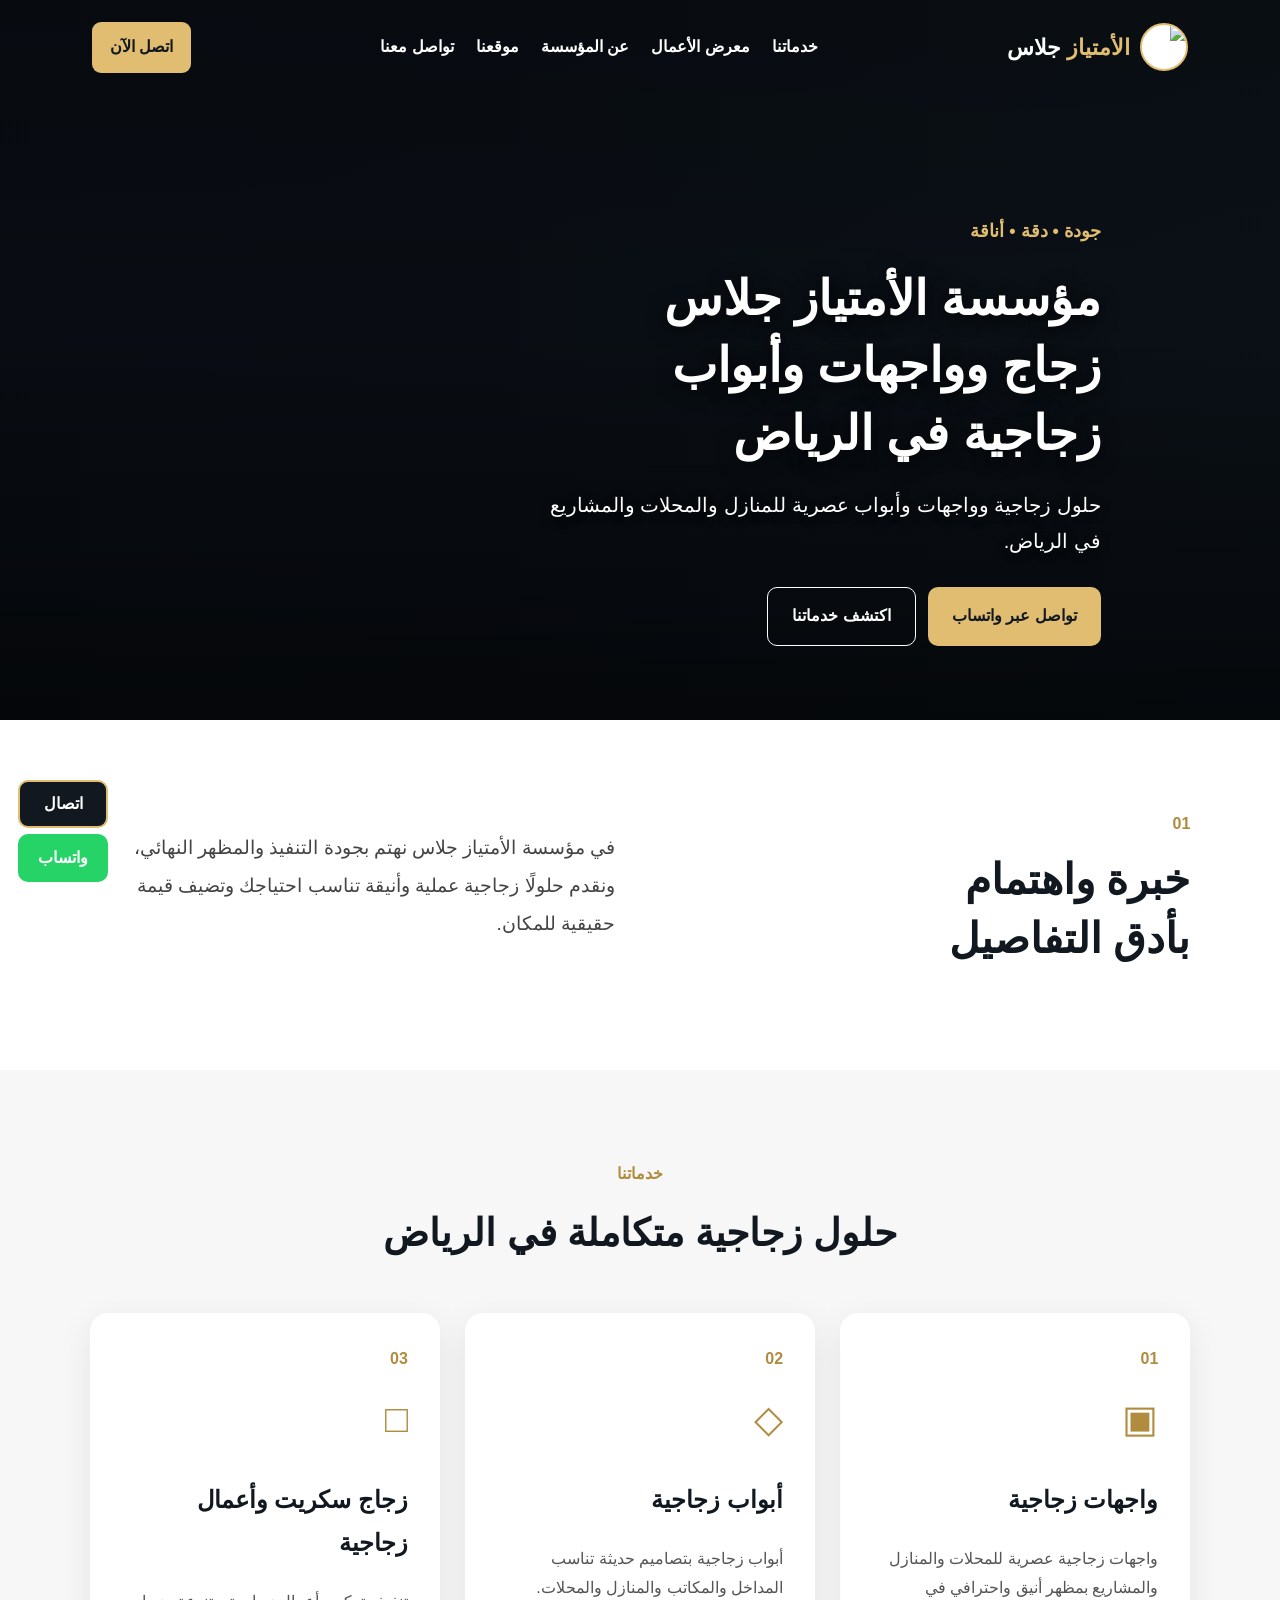
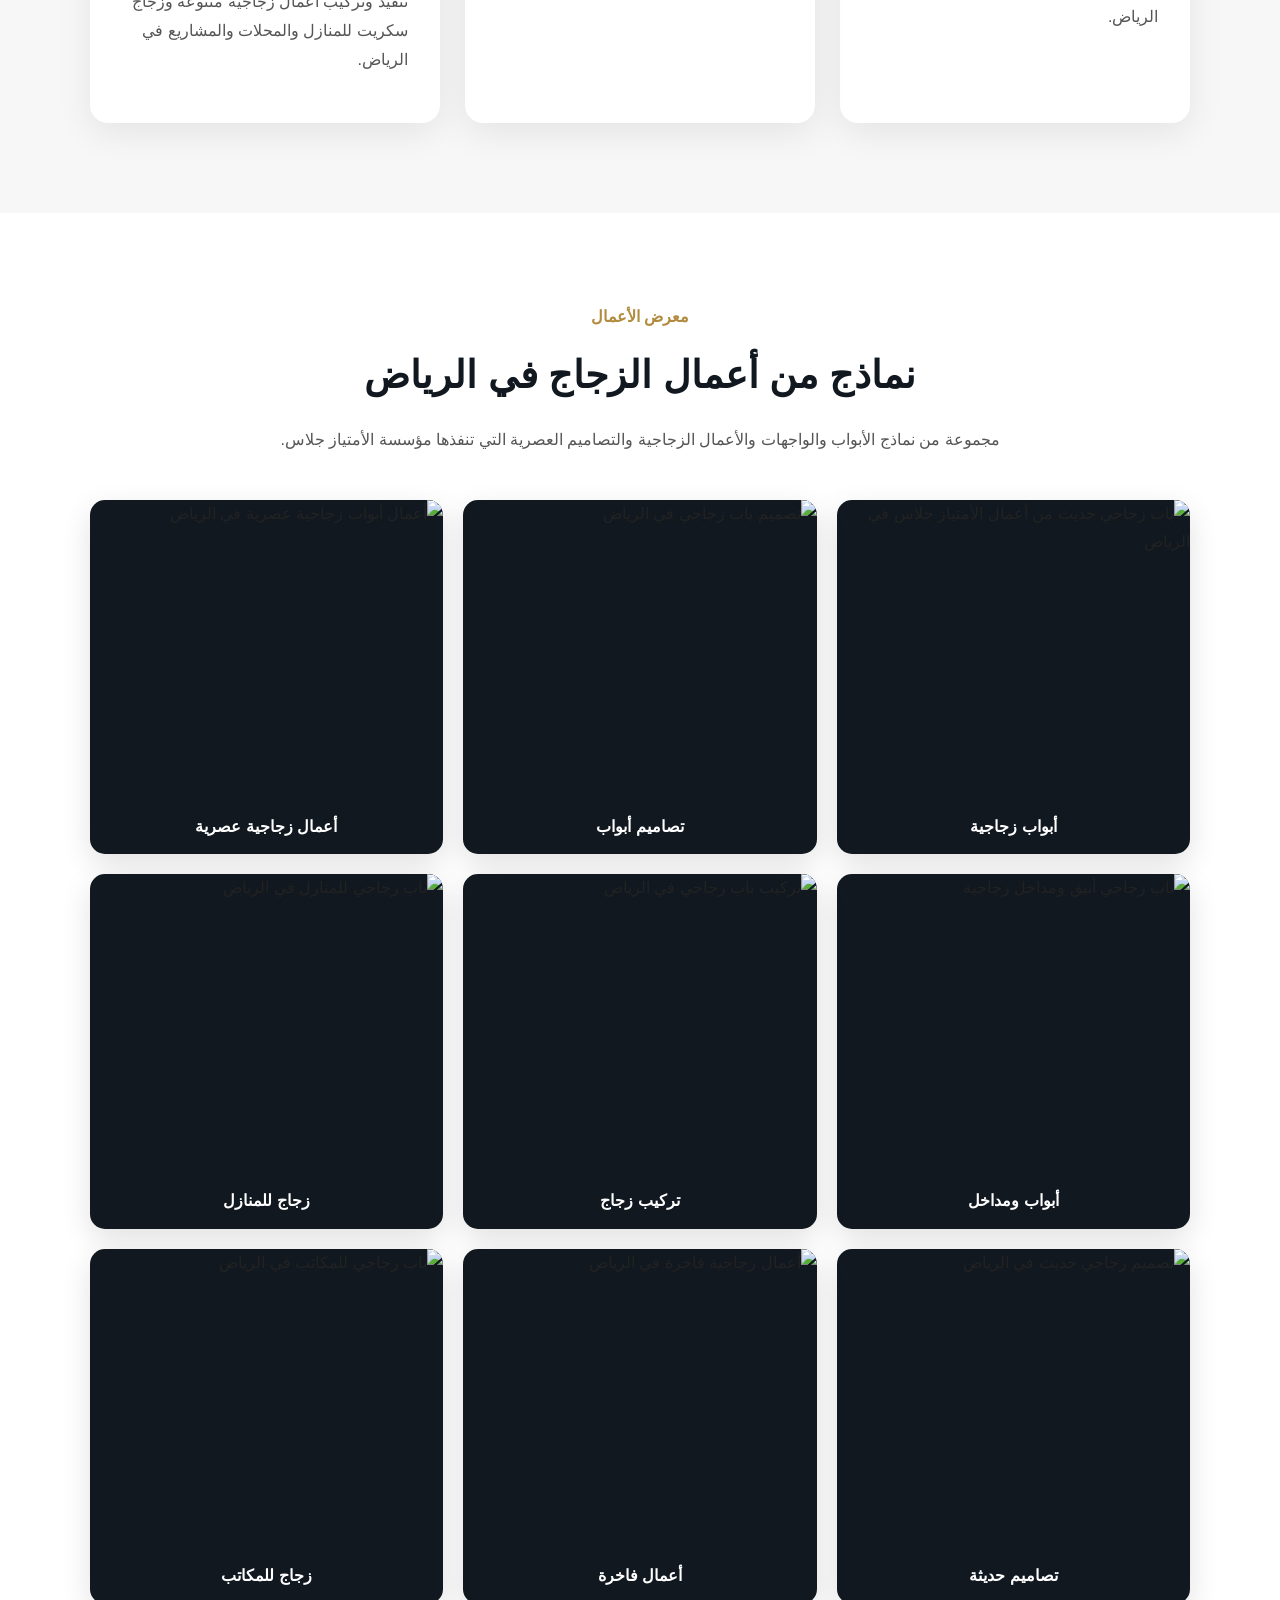
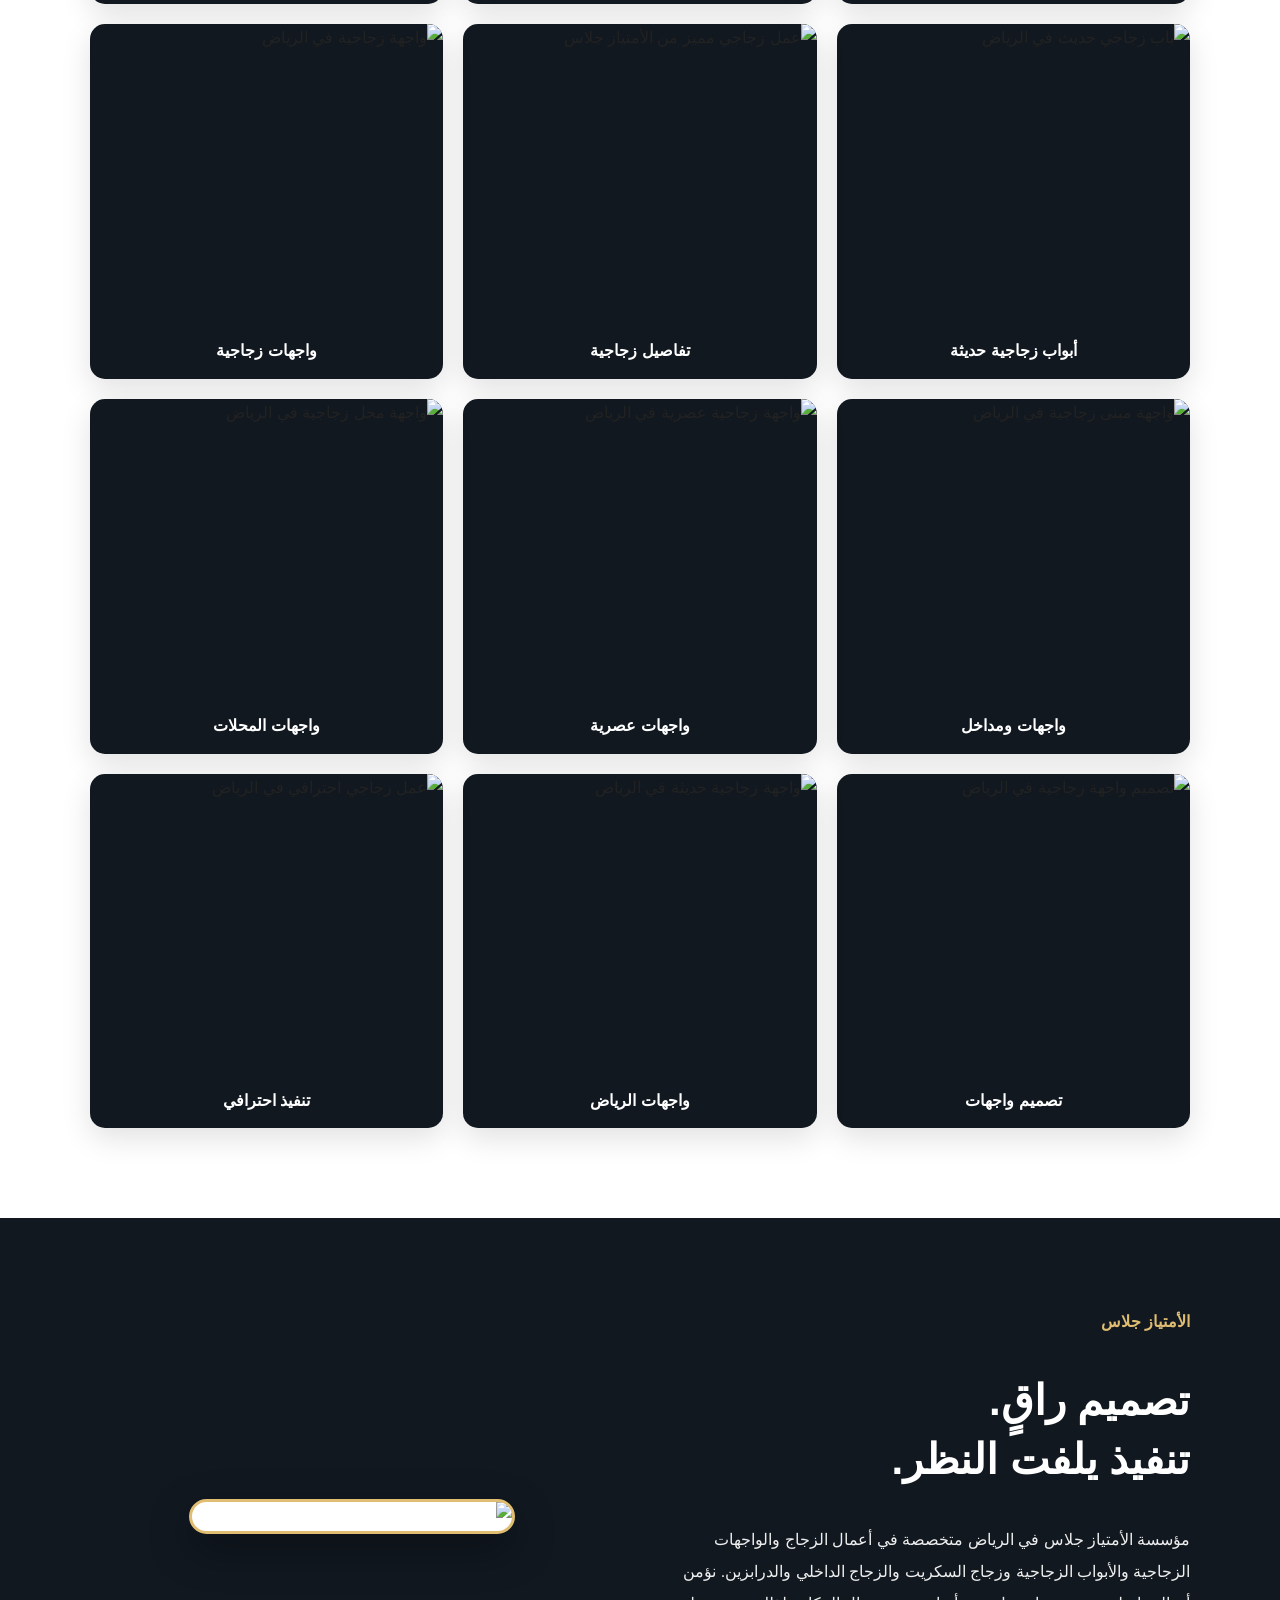
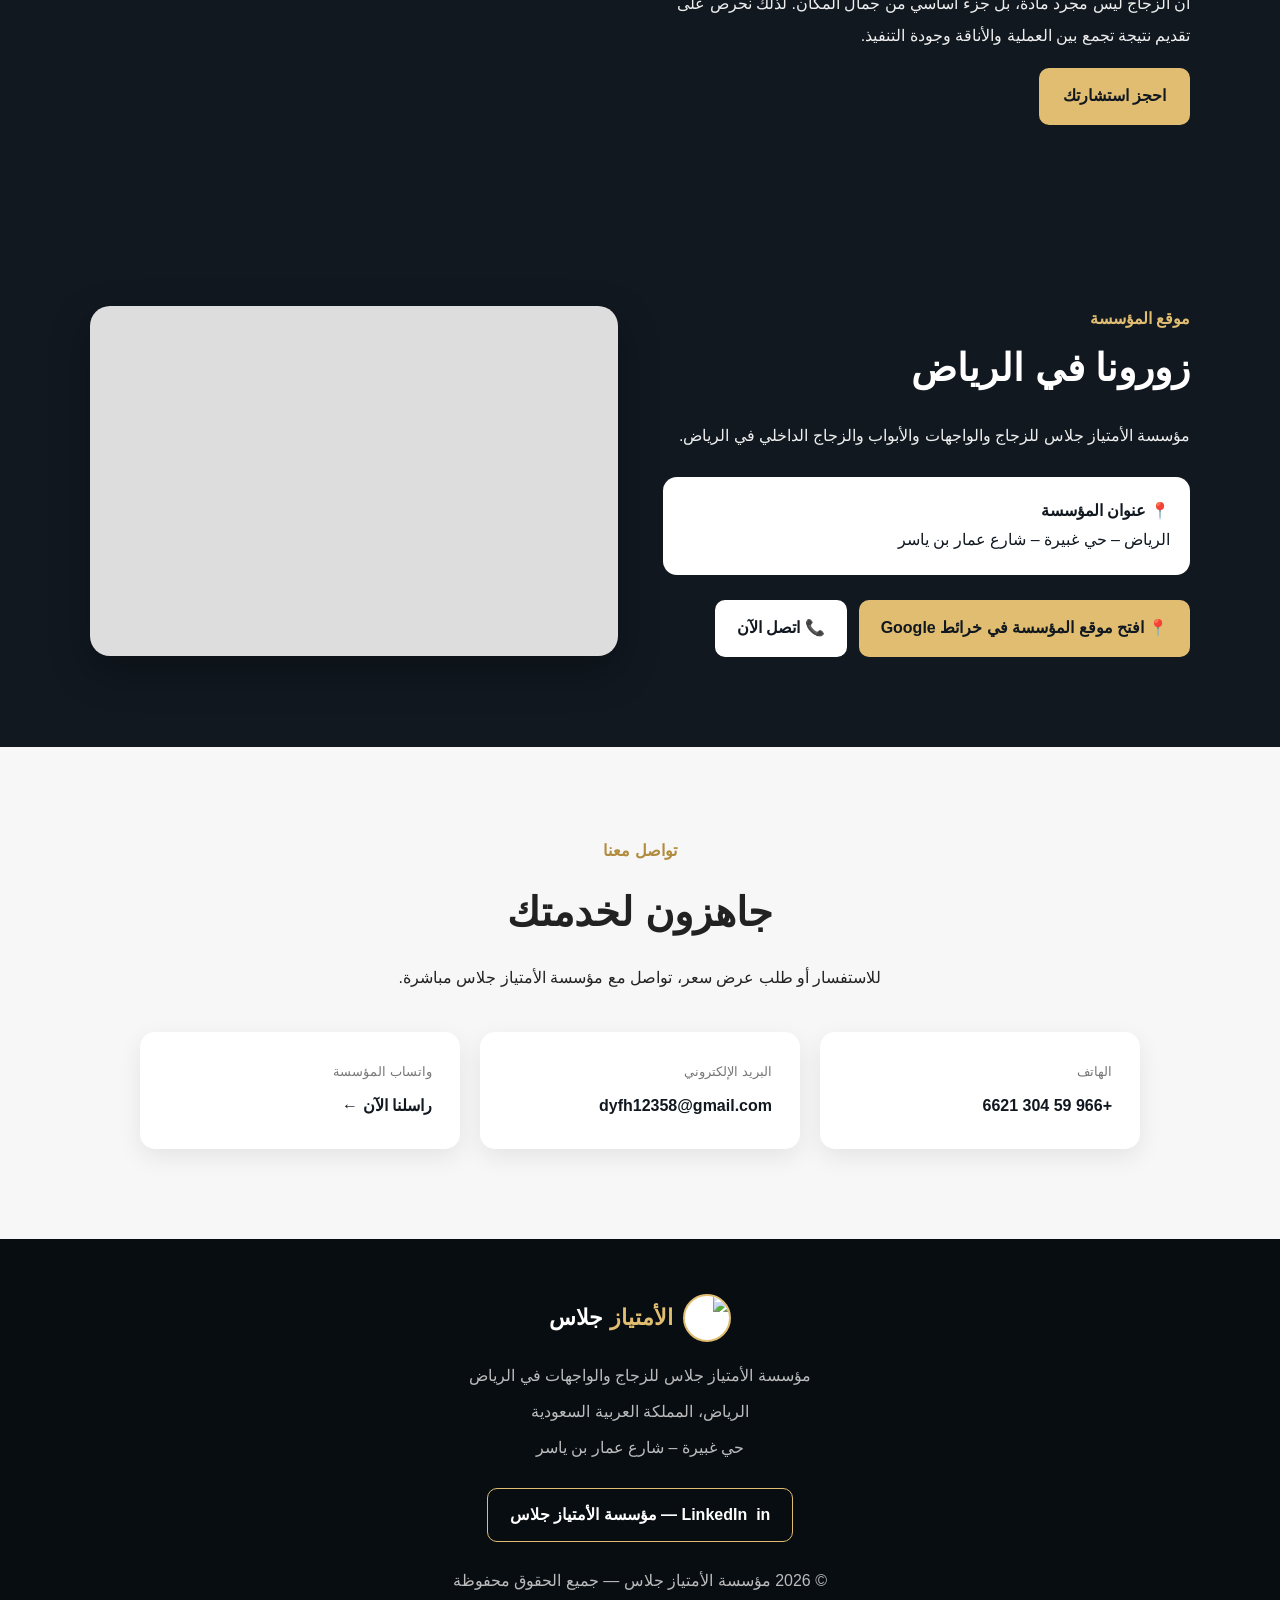
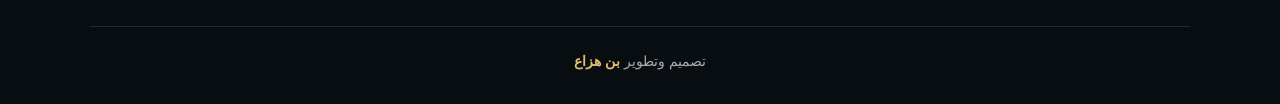
==== index.html @ 83a076b9 "Add files via upload" ====
<!doctype html>
<html lang="ar" dir="rtl">

<head>

  <meta charset="utf-8">

  <meta name="google-site-verification" content="RiuO-7huQ2S9qW8CXRvJtzzE5ATKhqLnYecbg2aP9bE" />

  <meta
    name="viewport"
    content="width=device-width, initial-scale=1"
  >

  <title>
    مؤسسة الأمتياز جلاس | زجاج بالرياض وواجهات وأبواب زجاجية
  </title>

  <meta
    name="description"
    content="مؤسسة الأمتياز جلاس في الرياض لأعمال الزجاج والواجهات الزجاجية والأبواب الزجاجية وزجاج السكريت والزجاج الداخلي والدرابزين. تنفيذ وتركيب بجودة عالية للمنازل والمحلات والمشاريع."
  >

  <meta
    name="keywords"
    content="الأمتياز جلاس, مؤسسة الأمتياز جلاس, زجاج بالرياض, زجاج في الرياض, زجاج سكريت بالرياض, واجهات زجاج بالرياض, أبواب زجاج بالرياض, تركيب زجاج بالرياض, أعمال زجاج بالرياض, زجاج داخلي بالرياض, درابزين زجاج, واجهات محلات زجاج"
  >

  <meta
    name="robots"
    content="index, follow"
  >

  <meta
    name="author"
    content="مؤسسة الأمتياز جلاس"
  >

  <link
    rel="canonical"
    href="https://glowing-jalebi-99d038.netlify.app/"
  >

  <!-- Favicon -->

  <link
    rel="icon"
    type="image/jpeg"
    href="/images/logo.jpg"
  >

  <link
    rel="shortcut icon"
    type="image/jpeg"
    href="/images/logo.jpg"
  >

  <link
    rel="apple-touch-icon"
    href="/images/logo.jpg"
  >

  <!-- Open Graph -->

  <meta
    property="og:type"
    content="website"
  >

  <meta
    property="og:title"
    content="مؤسسة الأمتياز جلاس | زجاج بالرياض"
  >

  <meta
    property="og:description"
    content="أعمال الزجاج والواجهات والأبواب الزجاجية وزجاج السكريت والزجاج الداخلي والدرابزين في الرياض."
  >

  <meta
    property="og:url"
    content="https://glowing-jalebi-99d038.netlify.app/"
  >

  <meta
    property="og:locale"
    content="ar_SA"
  >

  <meta
    property="og:image"
    content="https://glowing-jalebi-99d038.netlify.app/images/logo.jpg"
  >

  <!-- Twitter -->

  <meta
    name="twitter:card"
    content="summary_large_image"
  >

  <meta
    name="twitter:title"
    content="مؤسسة الأمتياز جلاس | زجاج بالرياض"
  >

  <meta
    name="twitter:description"
    content="أعمال الزجاج والواجهات والأبواب الزجاجية في الرياض."
  >

  <meta
    name="twitter:image"
    content="https://glowing-jalebi-99d038.netlify.app/images/logo.jpg"
  >

  <!-- بيانات الموقع -->

  <script type="application/ld+json">
  {
    "@context": "https://schema.org",
    "@type": "WebSite",
    "name": "مؤسسة الأمتياز جلاس",
    "alternateName": "الأمتياز جلاس",
    "url": "https://glowing-jalebi-99d038.netlify.app/"
  }
  </script>

  <!-- بيانات المؤسسة -->

  <script type="application/ld+json">
  {
    "@context": "https://schema.org",
    "@type": "LocalBusiness",
    "name": "مؤسسة الأمتياز جلاس",
    "alternateName": "الأمتياز جلاس",
    "description": "مؤسسة متخصصة في أعمال الزجاج والواجهات الزجاجية والأبواب الزجاجية وزجاج السكريت والزجاج الداخلي والدرابزين في الرياض.",
    "telephone": "+966593046621",
    "email": "dyfh12358@gmail.com",
    "url": "https://glowing-jalebi-99d038.netlify.app/",
    "image": "https://glowing-jalebi-99d038.netlify.app/images/logo.jpg",
    "logo": "https://glowing-jalebi-99d038.netlify.app/images/logo.jpg",
    "hasMap": "https://maps.app.goo.gl/gzfeAuD2ymRsYPsP8",
    "priceRange": "$$",
    "address": {
      "@type": "PostalAddress",
      "streetAddress": "شارع عمار بن ياسر، حي غبيرة",
      "addressLocality": "الرياض",
      "addressCountry": "SA"
    },
    "areaServed": {
      "@type": "City",
      "name": "الرياض"
    },
    "serviceType": [
      "زجاج بالرياض",
      "زجاج في الرياض",
      "واجهات زجاج بالرياض",
      "واجهات زجاجية",
      "أبواب زجاج بالرياض",
      "أبواب زجاجية",
      "زجاج سكريت بالرياض",
      "تركيب زجاج بالرياض",
      "أعمال الزجاج بالرياض",
      "زجاج داخلي بالرياض",
      "درابزين زجاج",
      "واجهات محلات زجاج"
    ]
  }
  </script>

  <style>

    * {
      box-sizing: border-box;
    }

    html {
      scroll-behavior: smooth;
    }

    body {
      margin: 0;
      font-family: Arial, Tahoma, sans-serif;
      background: #0b1117;
      color: #222;
      line-height: 1.8;
    }

    img {
      max-width: 100%;
    }

    a {
      color: inherit;
    }

    /* =========================
       NAV
    ========================== */

    nav {
      position: relative;
      z-index: 10;

      width: 100%;
      max-width: 1250px;
      margin: auto;

      padding: 22px 6%;

      display: flex;
      align-items: center;
      justify-content: space-between;
      gap: 20px;
    }

    .brand {
      display: flex;
      align-items: center;
      gap: 10px;

      color: #fff;
      font-size: 22px;
      font-weight: 700;
      white-space: nowrap;
    }

    .brand strong {
      color: #e0bd70;
    }

    .brandLogo {
      width: 48px;
      height: 48px;
      object-fit: cover;
      border-radius: 50%;
      border: 2px solid #e0bd70;
      background: #fff;
    }

    .navlinks {
      display: flex;
      align-items: center;
      gap: 22px;
    }

    .navlinks a {
      color: #fff;
      text-decoration: none;
      font-weight: 600;
      transition: .3s;
    }

    .navlinks a:hover {
      color: #e0bd70;
    }

    .smallbtn {
      padding: 11px 18px;
      border-radius: 9px;
      background: #e0bd70;
      color: #111820;
      text-decoration: none;
      font-weight: 700;
      white-space: nowrap;
    }

    /* =========================
       HERO
    ========================== */

    .hero {
      position: relative;
      overflow: hidden;
      min-height: 720px;

      background:
        linear-gradient(
          90deg,
          rgba(8,12,18,.94) 0%,
          rgba(8,12,18,.78) 38%,
          rgba(8,12,18,.35) 72%,
          rgba(8,12,18,.15) 100%
        ),
        url("images/facade.webp")
        center center / cover no-repeat;
    }

    .hero::after {
      content: "";
      position: absolute;
      inset: 0;

      background:
        linear-gradient(
          180deg,
          rgba(0,0,0,.15),
          transparent 45%,
          rgba(0,0,0,.5)
        );

      z-index: 1;
      pointer-events: none;
    }

    .heroText {
      position: relative;
      z-index: 3;

      max-width: 750px;
      margin: 120px auto 0;
      padding: 0 7%;
      margin-right: 7%;
    }

    .heroText .tag {
      color: #e0bd70;
      font-weight: 700;
      font-size: 18px;
    }

    .heroText h1 {
      color: #fff;
      font-size: 48px;
      line-height: 1.4;
      margin: 18px 0;
      text-shadow: 0 3px 18px rgba(0,0,0,.7);
    }

    .heroText h1 strong {
      color: #fff;
    }

    .heroText p {
      color: #fff;
      font-size: 20px;
      text-shadow: 0 2px 10px rgba(0,0,0,.7);
    }

    .actions {
      display: flex;
      flex-wrap: wrap;
      gap: 12px;
      margin-top: 28px;
    }

    .btn,
    .outline {
      display: inline-flex;
      align-items: center;
      justify-content: center;

      padding: 14px 24px;
      border-radius: 10px;

      text-decoration: none;
      font-weight: 700;
      transition: .3s;
    }

    .btn {
      background: #e0bd70;
      color: #111820;
    }

    .outline {
      border: 1px solid #fff;
      color: #fff;
    }

    .btn:hover,
    .outline:hover {
      transform: translateY(-2px);
    }

    /* =========================
       INTRO
    ========================== */

    .intro {
      padding: 90px 7%;

      display: grid;
      grid-template-columns: 1fr 1fr;
      gap: 50px;

      background: #fff;
      color: #111820;
    }

    .num {
      color: #b18b3e;
      font-weight: 700;
    }

    .intro h2 {
      font-size: 42px;
      line-height: 1.4;
      margin: 12px 0;
    }

    .intro p {
      font-size: 19px;
      line-height: 2;
      color: #444;
    }

    /* =========================
       GENERAL SECTIONS
    ========================== */

    .section {
      padding: 90px 7%;
      background: #f7f7f7;
    }

    .heading {
      max-width: 850px;
      margin: 0 auto 45px;
      text-align: center;
    }

    .heading > span {
      color: #b18b3e;
      font-weight: 700;
    }

    .heading h2 {
      margin: 10px 0;
      font-size: 38px;
      color: #111820;
    }

    .heading p {
      color: #555;
    }

    /* =========================
       SERVICES
    ========================== */

    .grid {
      max-width: 1200px;
      margin: auto;

      display: grid;
      grid-template-columns: repeat(3, 1fr);
      gap: 25px;
    }

    .grid article {
      background: #fff;
      padding: 32px;
      border-radius: 18px;

      box-shadow: 0 10px 35px rgba(0,0,0,.08);

      transition: .3s;
    }

    .grid article:hover {
      transform: translateY(-5px);
    }

    .grid article b {
      color: #b18b3e;
    }

    .ico {
      font-size: 38px;
      margin: 12px 0;
      color: #b18b3e;
    }

    .grid h3 {
      font-size: 24px;
      color: #111820;
    }

    .grid p {
      color: #555;
    }

    /* =========================
       GALLERY
    ========================== */

    .gallery {
      background: #fff;
    }

    .galleryGrid {
      max-width: 1250px;
      margin: auto;

      display: grid;
      grid-template-columns: repeat(3, 1fr);
      gap: 20px;
    }

    .galleryGrid figure {
      margin: 0;
      overflow: hidden;
      border-radius: 15px;
      background: #111820;
      box-shadow: 0 10px 30px rgba(0,0,0,.12);
    }

    .galleryGrid img {
      width: 100%;
      height: 300px;
      object-fit: cover;
      display: block;
      transition: transform .5s ease;
    }

    .galleryGrid figure:hover img {
      transform: scale(1.04);
    }

    .galleryGrid figcaption {
      padding: 13px;
      text-align: center;
      color: #fff;
      font-weight: 700;
    }

    /* =========================
       ABOUT
    ========================== */

    .showcase {
      padding: 90px 7%;

      display: grid;
      grid-template-columns: 1fr 1fr;
      gap: 50px;
      align-items: center;

      background: #111820;
      color: #fff;
    }

    .showText > span {
      color: #e0bd70;
      font-weight: 700;
    }

    .showText h2 {
      font-size: 42px;
      line-height: 1.4;
      color: #fff;
    }

    .showText p {
      color: #eee;
      line-height: 2;
    }

    .visual {
      display: flex;
      justify-content: center;
    }

    .logoShowcase {
      padding: 35px;
    }

    .logoShowcase img {
      width: 230px;
      height: 230px;
      object-fit: cover;

      border-radius: 20px;
      background: #fff;
      border: 3px solid #e0bd70;

      box-shadow: 0 15px 40px rgba(0,0,0,.35);
    }

    /* =========================
       LOCATION
    ========================== */

    .location {
      padding: 90px 7%;
      background: #111820;
      color: #fff;
    }

    .locationWrap {
      max-width: 1200px;
      margin: auto;

      display: grid;
      grid-template-columns: 1fr 1fr;
      gap: 45px;
      align-items: center;
    }

    .locationText > span {
      color: #e0bd70;
      font-weight: 700;
    }

    .locationText h2 {
      margin: 0 0 18px;
      color: #fff;
      font-size: 38px;
    }

    .locationText p {
      color: #eee;
      line-height: 2;
    }

    .locationAddress {
      margin: 25px 0;
      padding: 20px;

      border-radius: 14px;
      background: #fff;
      color: #111820;
    }

    .locationButtons {
      display: flex;
      flex-wrap: wrap;
      gap: 12px;
    }

    .locationButtons a {
      display: inline-flex;
      align-items: center;
      justify-content: center;

      padding: 14px 22px;
      border-radius: 10px;

      text-decoration: none;
      font-weight: 700;
      transition: .3s;
    }

    .mapButton {
      background: #e0bd70;
      color: #111820;
    }

    .callButton {
      background: #fff;
      color: #111820;
    }

    .locationButtons a:hover {
      transform: translateY(-2px);
    }

    .mapBox {
      min-height: 350px;
      border-radius: 20px;
      overflow: hidden;
      background: #ddd;
      box-shadow: 0 15px 40px rgba(0,0,0,.30);
    }

    .mapBox iframe {
      width: 100%;
      height: 350px;
      border: 0;
      display: block;
    }

    /* =========================
       CONTACT
    ========================== */

    .contact {
      padding: 90px 7%;
      background: #f7f7f7;
    }

    .contact > div:first-child {
      max-width: 800px;
      margin: auto;
      text-align: center;
    }

    .contact > div:first-child span {
      color: #b18b3e;
      font-weight: 700;
    }

    .contact h2 {
      font-size: 40px;
      margin: 10px 0;
    }

    .contactCards {
      max-width: 1000px;
      margin: 40px auto 0;

      display: grid;
      grid-template-columns: repeat(3, 1fr);
      gap: 20px;
    }

    .contactCards a {
      padding: 28px;
      background: #fff;
      border-radius: 15px;

      text-decoration: none;
      box-shadow: 0 8px 25px rgba(0,0,0,.08);

      transition: .3s;
    }

    .contactCards a:hover {
      transform: translateY(-4px);
    }

    .contactCards small {
      display: block;
      color: #777;
      margin-bottom: 8px;
    }

    .contactCards strong {
      color: #111820;
    }

    /* =========================
       FOOTER
    ========================== */

    footer {
      padding: 55px 7% 30px;
      background: #080d12;
      color: #fff;
      text-align: center;
    }

    footer .brand {
      justify-content: center;
      margin-bottom: 20px;
    }

    footer p {
      margin: 7px 0;
      color: #bbb;
    }

    .footerSocial {
      margin: 25px auto;
    }

    .linkedinLink {
      display: inline-flex;
      align-items: center;
      justify-content: center;
      gap: 9px;

      padding: 12px 22px;

      border: 1px solid #e0bd70;
      border-radius: 10px;

      color: #fff;
      text-decoration: none;

      font-weight: 700;
      transition: .3s;
    }

    .linkedinLink:hover {
      background: #e0bd70;
      color: #111820;
      transform: translateY(-2px);
    }

    .developer {
      margin-top: 30px;
      padding-top: 22px;

      border-top: 1px solid rgba(255,255,255,.12);

      color: #aaa;
      font-size: 14px;
    }

    .developer a {
      color: #e0bd70;
      font-weight: 700;
      text-decoration: none;
    }

    .developer a:hover {
      text-decoration: underline;
    }

    /* =========================
       FIXED BUTTONS
    ========================== */

    .callFixed,
    .whatsapp {
      position: fixed;
      left: 18px;
      z-index: 10000;

      width: 90px;
      height: 48px;

      display: flex;
      align-items: center;
      justify-content: center;

      border-radius: 10px;

      font-weight: 700;
      text-decoration: none;
    }

    .callFixed {
      bottom: 72px;

      background: #111820;
      color: #fff;

      border: 2px solid #e0bd70;
    }

    .whatsapp {
      bottom: 18px;

      background: #25D366;
      color: #fff;
    }

    /* =========================
       MOBILE
    ========================== */

    @media (max-width: 900px) {

      nav {
        flex-wrap: wrap;
        justify-content: center;
      }

      .navlinks {
        order: 3;
        width: 100%;
        justify-content: center;
        flex-wrap: wrap;
      }

      .heroText {
        margin: 80px auto 0;
        padding: 0 7%;
      }

      .intro,
      .showcase,
      .locationWrap {
        grid-template-columns: 1fr;
      }

      .grid {
        grid-template-columns: 1fr;
      }

      .galleryGrid {
        grid-template-columns: repeat(2, 1fr);
      }

      .contactCards {
        grid-template-columns: 1fr;
      }
    }

    @media (max-width: 600px) {

      .hero {
        min-height: 680px;
        background-position: center;
      }

      .heroText {
        margin-top: 60px;
      }

      .heroText h1 {
        font-size: 35px;
      }

      .heroText p {
        font-size: 17px;
      }

      .intro h2,
      .showText h2 {
        font-size: 32px;
      }

      .heading h2 {
        font-size: 30px;
      }

      .galleryGrid {
        grid-template-columns: 1fr;
      }

      .galleryGrid img {
        height: 260px;
      }

      .location {
        padding: 65px 5%;
      }

      .locationText h2 {
        font-size: 30px;
      }

      .locationButtons {
        flex-direction: column;
      }

      .locationButtons a {
        width: 100%;
      }

      .brandLogo {
        width: 42px;
        height: 42px;
      }

      .logoShowcase img {
        width: 180px;
        height: 180px;
      }

      .callFixed {
        left: 12px;
        bottom: 68px;
        width: 82px;
        height: 45px;
      }

      .whatsapp {
        left: 12px;
        bottom: 12px;
        width: 82px;
        height: 45px;
      }

    }

  </style>

</head>


<body>


  <!-- =========================
       HERO
  ========================== -->

  <header class="hero" id="home">

    <nav>

      <div class="brand">

        <img
          class="brandLogo"
          src="/images/logo.jpg"
          alt="شعار مؤسسة الأمتياز جلاس"
        >

        <span>
          <strong>الأمتياز</strong>
          جلاس
        </span>

      </div>


      <div class="navlinks">

        <a href="#services">
          خدماتنا
        </a>

        <a href="#gallery">
          معرض الأعمال
        </a>

        <a href="#about">
          عن المؤسسة
        </a>

        <a href="#location">
          موقعنا
        </a>

        <a href="#contact">
          تواصل معنا
        </a>

      </div>


      <a
        class="smallbtn"
        href="tel:+966593046621"
        aria-label="الاتصال بمؤسسة الأمتياز جلاس"
      >
        اتصل الآن
      </a>

    </nav>


    <div class="heroText">

      <div class="tag">
        جودة • دقة • أناقة
      </div>

      <h1>

        مؤسسة الأمتياز جلاس

        <br>

        <strong>
          زجاج وواجهات وأبواب زجاجية في الرياض
        </strong>

      </h1>

      <p>
        حلول زجاجية وواجهات وأبواب عصرية
        للمنازل والمحلات والمشاريع في الرياض.
      </p>


      <div class="actions">

        <a
          class="btn"
          href="https://wa.me/966593046621"
          target="_blank"
          rel="noopener"
          aria-label="التواصل مع مؤسسة الأمتياز جلاس عبر واتساب"
        >
          تواصل عبر واتساب
        </a>

        <a
          class="outline"
          href="#services"
          aria-label="التعرف على خدمات مؤسسة الأمتياز جلاس"
        >
          اكتشف خدماتنا
        </a>

      </div>

    </div>

  </header>


  <!-- =========================
       INTRO
  ========================== -->

  <section class="intro">

    <div>

      <span class="num">
        01
      </span>

      <h2>
        خبرة واهتمام
        <br>
        بأدق التفاصيل
      </h2>

    </div>

    <p>
      في مؤسسة الأمتياز جلاس نهتم بجودة التنفيذ
      والمظهر النهائي، ونقدم حلولًا زجاجية عملية
      وأنيقة تناسب احتياجك وتضيف قيمة حقيقية للمكان.
    </p>

  </section>


  <!-- =========================
       SERVICES
  ========================== -->

  <section
    class="section"
    id="services"
  >

    <div class="heading">

      <span>
        خدماتنا
      </span>

      <h2>
        حلول زجاجية متكاملة في الرياض
      </h2>

    </div>


    <div class="grid">


      <article>

        <b>
          01
        </b>

        <div class="ico">
          ▣
        </div>

        <h3>
          واجهات زجاجية
        </h3>

        <p>
          واجهات زجاجية عصرية للمحلات والمنازل
          والمشاريع بمظهر أنيق واحترافي في الرياض.
        </p>

      </article>


      <article>

        <b>
          02
        </b>

        <div class="ico">
          ◇
        </div>

        <h3>
          أبواب زجاجية
        </h3>

        <p>
          أبواب زجاجية بتصاميم حديثة تناسب
          المداخل والمكاتب والمنازل والمحلات.
        </p>

      </article>


      <article>

        <b>
          03
        </b>

        <div class="ico">
          □
        </div>

        <h3>
          زجاج سكريت وأعمال زجاجية
        </h3>

        <p>
          تنفيذ وتركيب أعمال زجاجية متنوعة
          وزجاج سكريت للمنازل والمحلات والمشاريع
          في الرياض.
        </p>

      </article>


    </div>

  </section>


  <!-- =========================
       GALLERY
  ========================== -->

  <section
    class="gallery section"
    id="gallery"
  >

    <div class="heading">

      <span>
        معرض الأعمال
      </span>

      <h2>
        نماذج من أعمال الزجاج في الرياض
      </h2>

      <p>
        مجموعة من نماذج الأبواب والواجهات والأعمال
        الزجاجية والتصاميم العصرية التي تنفذها
        مؤسسة الأمتياز جلاس.
      </p>

    </div>


    <div class="galleryGrid">


      <figure>
        <img
          src="images/door1.jpg"
          alt="باب زجاجي حديث من أعمال الأمتياز جلاس في الرياض"
          loading="lazy"
        >
        <figcaption>
          أبواب زجاجية
        </figcaption>
      </figure>


      <figure>
        <img
          src="images/door2.jpg"
          alt="تصميم باب زجاجي في الرياض"
          loading="lazy"
        >
        <figcaption>
          تصاميم أبواب
        </figcaption>
      </figure>


      <figure>
        <img
          src="images/door3.webp"
          alt="أعمال أبواب زجاجية عصرية في الرياض"
          loading="lazy"
        >
        <figcaption>
          أعمال زجاجية عصرية
        </figcaption>
      </figure>


      <figure>
        <img
          src="images/door4.webp"
          alt="باب زجاجي أنيق ومداخل زجاجية"
          loading="lazy"
        >
        <figcaption>
          أبواب ومداخل
        </figcaption>
      </figure>


      <figure>
        <img
          src="images/door5.webp"
          alt="تركيب باب زجاجي في الرياض"
          loading="lazy"
        >
        <figcaption>
          تركيب زجاج
        </figcaption>
      </figure>


      <figure>
        <img
          src="images/door6.webp"
          alt="باب زجاجي للمنازل في الرياض"
          loading="lazy"
        >
        <figcaption>
          زجاج للمنازل
        </figcaption>
      </figure>


      <figure>
        <img
          src="images/door7.jpg"
          alt="تصميم زجاجي حديث في الرياض"
          loading="lazy"
        >
        <figcaption>
          تصاميم حديثة
        </figcaption>
      </figure>


      <figure>
        <img
          src="images/door8.jpg"
          alt="أعمال زجاجية فاخرة في الرياض"
          loading="lazy"
        >
        <figcaption>
          أعمال فاخرة
        </figcaption>
      </figure>


      <figure>
        <img
          src="images/door9.jpg"
          alt="باب زجاجي للمكاتب في الرياض"
          loading="lazy"
        >
        <figcaption>
          زجاج للمكاتب
        </figcaption>
      </figure>


      <figure>
        <img
          src="images/door.jpg"
          alt="باب زجاجي حديث في الرياض"
          loading="lazy"
        >
        <figcaption>
          أبواب زجاجية حديثة
        </figcaption>
      </figure>


      <figure>
        <img
          src="images/door11.jpg"
          alt="عمل زجاجي مميز من الأمتياز جلاس"
          loading="lazy"
        >
        <figcaption>
          تفاصيل زجاجية
        </figcaption>
      </figure>


      <figure>
        <img
          src="images/faca.jpg"
          alt="واجهة زجاجية في الرياض"
          loading="lazy"
        >
        <figcaption>
          واجهات زجاجية
        </figcaption>
      </figure>


      <figure>
        <img
          src="images/facade.webp"
          alt="واجهة مبنى زجاجية في الرياض"
          loading="lazy"
        >
        <figcaption>
          واجهات ومداخل
        </figcaption>
      </figure>


      <figure>
        <img
          src="images/facade0.jpg"
          alt="واجهة زجاجية عصرية في الرياض"
          loading="lazy"
        >
        <figcaption>
          واجهات عصرية
        </figcaption>
      </figure>


      <figure>
        <img
          src="images/facade5.jpg"
          alt="واجهة محل زجاجية في الرياض"
          loading="lazy"
        >
        <figcaption>
          واجهات المحلات
        </figcaption>
      </figure>


      <figure>
        <img
          src="images/facade6.jpg"
          alt="تصميم واجهة زجاجية في الرياض"
          loading="lazy"
        >
        <figcaption>
          تصميم واجهات
        </figcaption>
      </figure>


      <figure>
        <img
          src="images/facade7.jpg"
          alt="واجهة زجاجية حديثة في الرياض"
          loading="lazy"
        >
        <figcaption>
          واجهات الرياض
        </figcaption>
      </figure>


      <figure>
        <img
          src="images/facade8.jpg"
          alt="عمل زجاجي احترافي في الرياض"
          loading="lazy"
        >
        <figcaption>
          تنفيذ احترافي
        </figcaption>
      </figure>


    </div>

  </section>


  <!-- =========================
       ABOUT
  ========================== -->

  <section
    class="showcase"
    id="about"
  >

    <div class="showText">

      <span>
        الأمتياز جلاس
      </span>

      <h2>
        تصميم راقٍ.
        <br>
        تنفيذ يلفت النظر.
      </h2>

      <p>
        مؤسسة الأمتياز جلاس في الرياض متخصصة
        في أعمال الزجاج والواجهات الزجاجية
        والأبواب الزجاجية وزجاج السكريت والزجاج
        الداخلي والدرابزين.

        نؤمن أن الزجاج ليس مجرد مادة،
        بل جزء أساسي من جمال المكان.

        لذلك نحرص على تقديم نتيجة تجمع بين
        العملية والأناقة وجودة التنفيذ.
      </p>

      <a
        class="btn"
        href="tel:+966593046621"
      >
        احجز استشارتك
      </a>

    </div>


    <div class="visual">

      <div class="logoShowcase">

        <img
          src="/images/logo.jpg"
          alt="شعار مؤسسة الأمتياز جلاس للزجاج والواجهات"
          loading="lazy"
        >

      </div>

    </div>

  </section>


  <!-- =========================
       LOCATION
  ========================== -->

  <section
    class="location"
    id="location"
  >

    <div class="locationWrap">

      <div class="locationText">

        <span>
          موقع المؤسسة
        </span>

        <h2>
          زورونا في الرياض
        </h2>

        <p>
          مؤسسة الأمتياز جلاس للزجاج والواجهات
          والأبواب والزجاج الداخلي في الرياض.
        </p>

        <div class="locationAddress">

          <strong>
            📍 عنوان المؤسسة
          </strong>

          <br>

          الرياض – حي غبيرة
          – شارع عمار بن ياسر

        </div>


        <div class="locationButtons">

          <a
            class="mapButton"
            href="https://maps.app.goo.gl/gzfeAuD2ymRsYPsP8"
            target="_blank"
            rel="noopener"
          >
            📍 افتح موقع المؤسسة في خرائط Google
          </a>

          <a
            class="callButton"
            href="tel:+966593046621"
          >
            📞 اتصل الآن
          </a>

        </div>

      </div>


      <div class="mapBox">

        <iframe
          src="https://www.google.com/maps?q=24.6232465,46.7422611&z=16&output=embed"
          loading="lazy"
          allowfullscreen
          referrerpolicy="no-referrer-when-downgrade"
          title="موقع مؤسسة الأمتياز جلاس في الرياض"
        ></iframe>

      </div>

    </div>

  </section>


  <!-- =========================
       CONTACT
  ========================== -->

  <section
    class="contact"
    id="contact"
  >

    <div>

      <span>
        تواصل معنا
      </span>

      <h2>
        جاهزون لخدمتك
      </h2>

      <p>
        للاستفسار أو طلب عرض سعر،
        تواصل مع مؤسسة الأمتياز جلاس
        مباشرة.
      </p>

    </div>


    <div class="contactCards">


      <a href="tel:+966593046621">

        <small>
          الهاتف
        </small>

        <strong>
          +966 59 304 6621
        </strong>

      </a>


      <a href="mailto:dyfh12358@gmail.com">

        <small>
          البريد الإلكتروني
        </small>

        <strong>
          dyfh12358@gmail.com
        </strong>

      </a>


      <a
        href="https://wa.me/966593046621"
        target="_blank"
        rel="noopener"
      >

        <small>
          واتساب المؤسسة
        </small>

        <strong>
          راسلنا الآن ←
        </strong>

      </a>


    </div>

  </section>


  <!-- =========================
       FOOTER
  ========================== -->

  <footer>

    <div class="brand">

      <img
        class="brandLogo"
        src="/images/logo.jpg"
        alt="شعار مؤسسة الأمتياز جلاس"
      >

      <span>
        <strong>
          الأمتياز
        </strong>
        جلاس
      </span>

    </div>


    <p>
      مؤسسة الأمتياز جلاس للزجاج والواجهات في الرياض
    </p>

    <p>
      الرياض، المملكة العربية السعودية
    </p>

    <p>
      حي غبيرة – شارع عمار بن ياسر
    </p>


    <!-- LinkedIn -->

    <div class="footerSocial">

      <a
        class="linkedinLink"
        href="https://www.linkedin.com/in/alemtiazglass"
        target="_blank"
        rel="noopener"
        aria-label="صفحة مؤسسة الأمتياز جلاس على LinkedIn"
      >
        <span>in</span>
        LinkedIn — مؤسسة الأمتياز جلاس
      </a>

    </div>


    <!-- حقوق الموقع -->

    <p>
      © 2026 مؤسسة الأمتياز جلاس — جميع الحقوق محفوظة
    </p>


    <!-- المطوّر -->

    <div class="developer">

      تصميم وتطوير

      <a
        href="https://wa.me/967734860515"
        target="_blank"
        rel="noopener"
        aria-label="التواصل مع بن هزاع عبر واتساب"
      >
        بن هزاع
      </a>

    </div>

  </footer>


  <!-- =========================
       FIXED CONTACT BUTTONS
  ========================== -->

  <a
    class="callFixed"
    href="tel:+966593046621"
    aria-label="الاتصال بمؤسسة الأمتياز جلاس"
  >
    اتصال
  </a>


  <a
    class="whatsapp"
    href="https://wa.me/966593046621"
    target="_blank"
    rel="noopener"
    aria-label="واتساب مؤسسة الأمتياز جلاس"
  >
    واتساب
  </a>


</body>
</html>
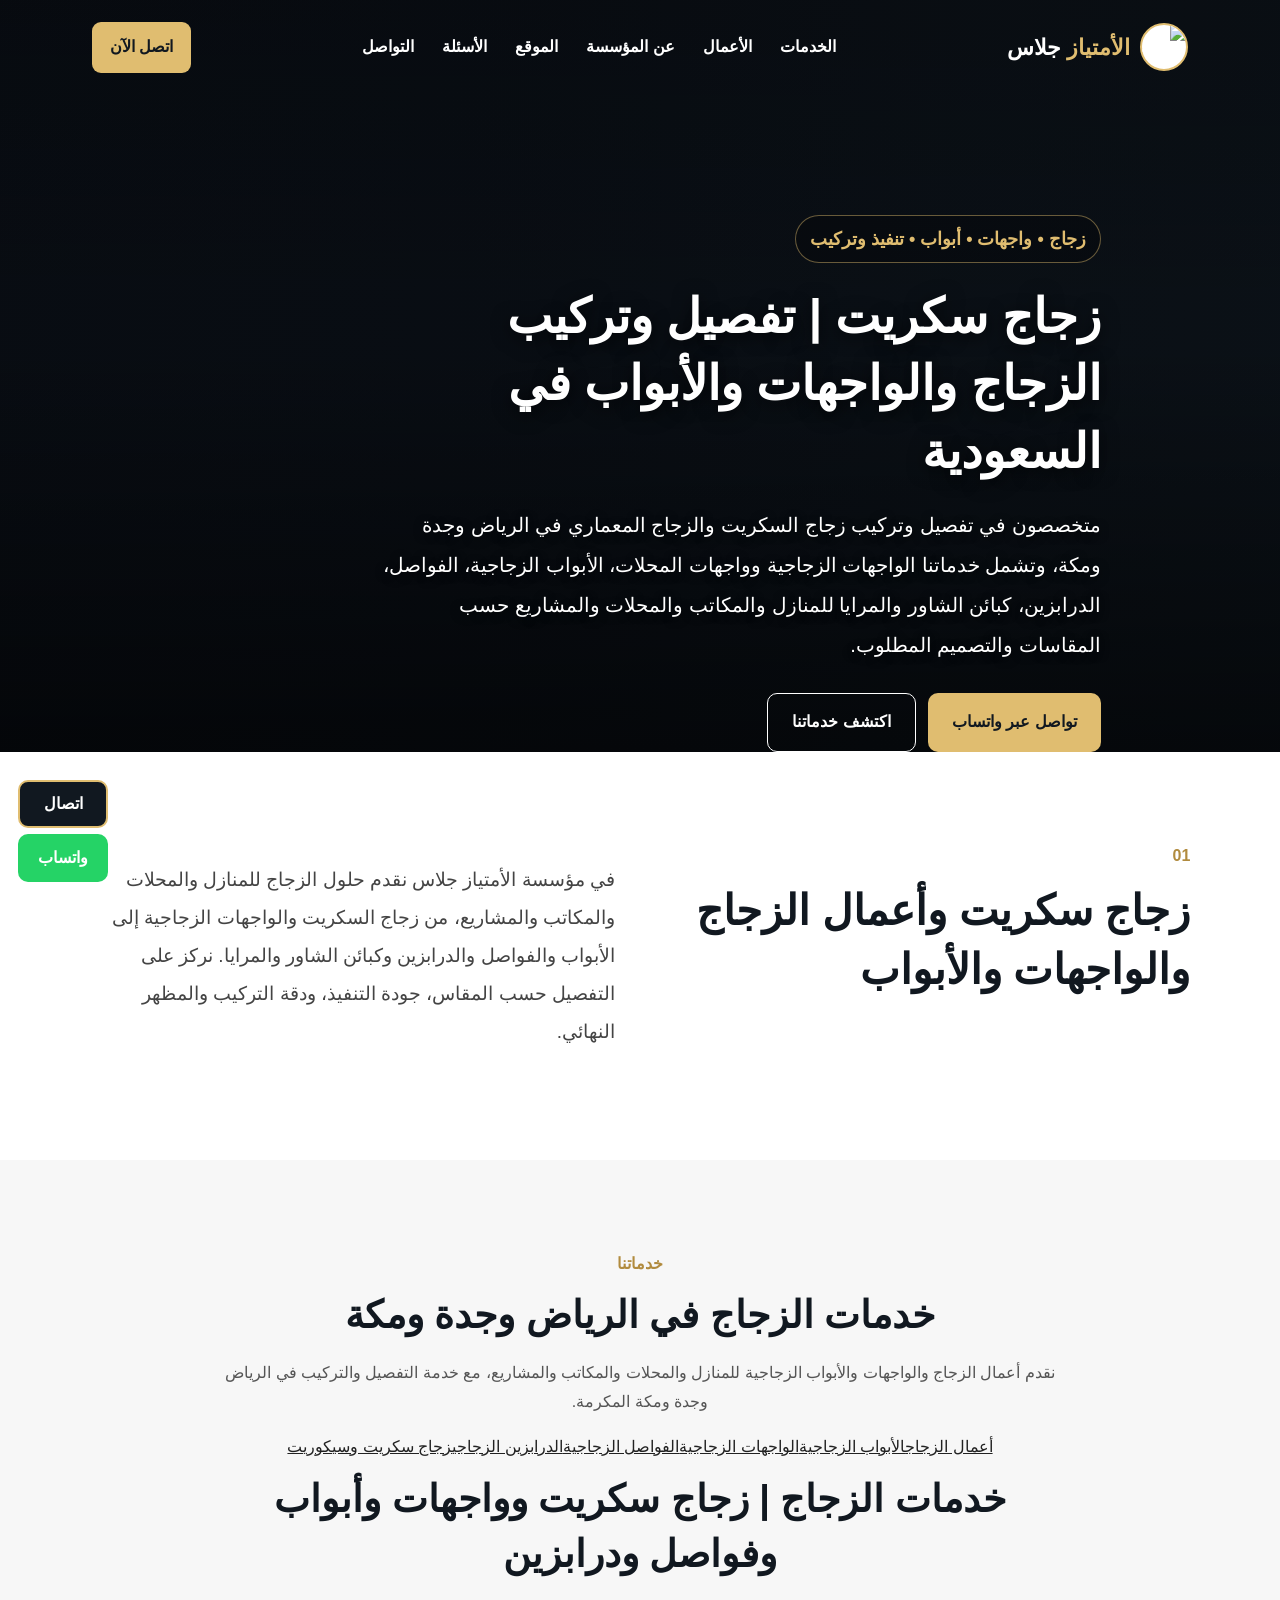
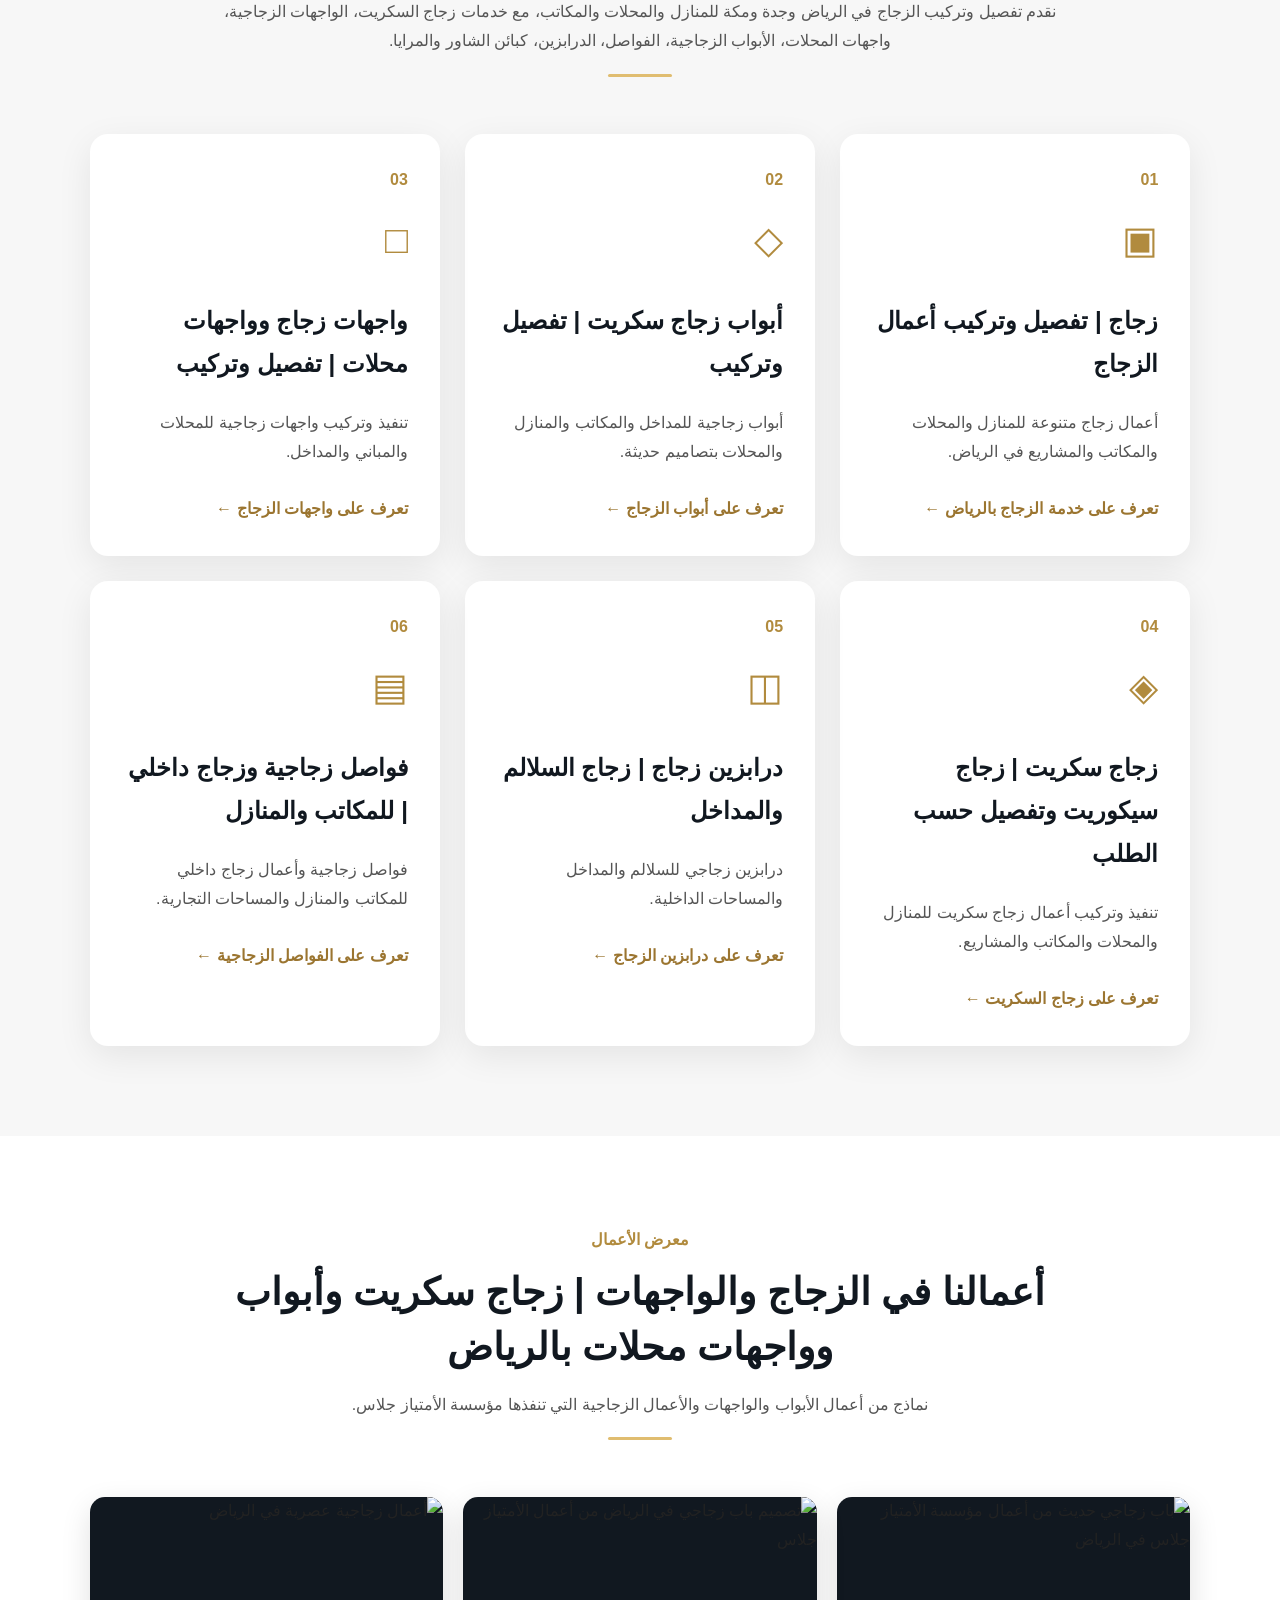
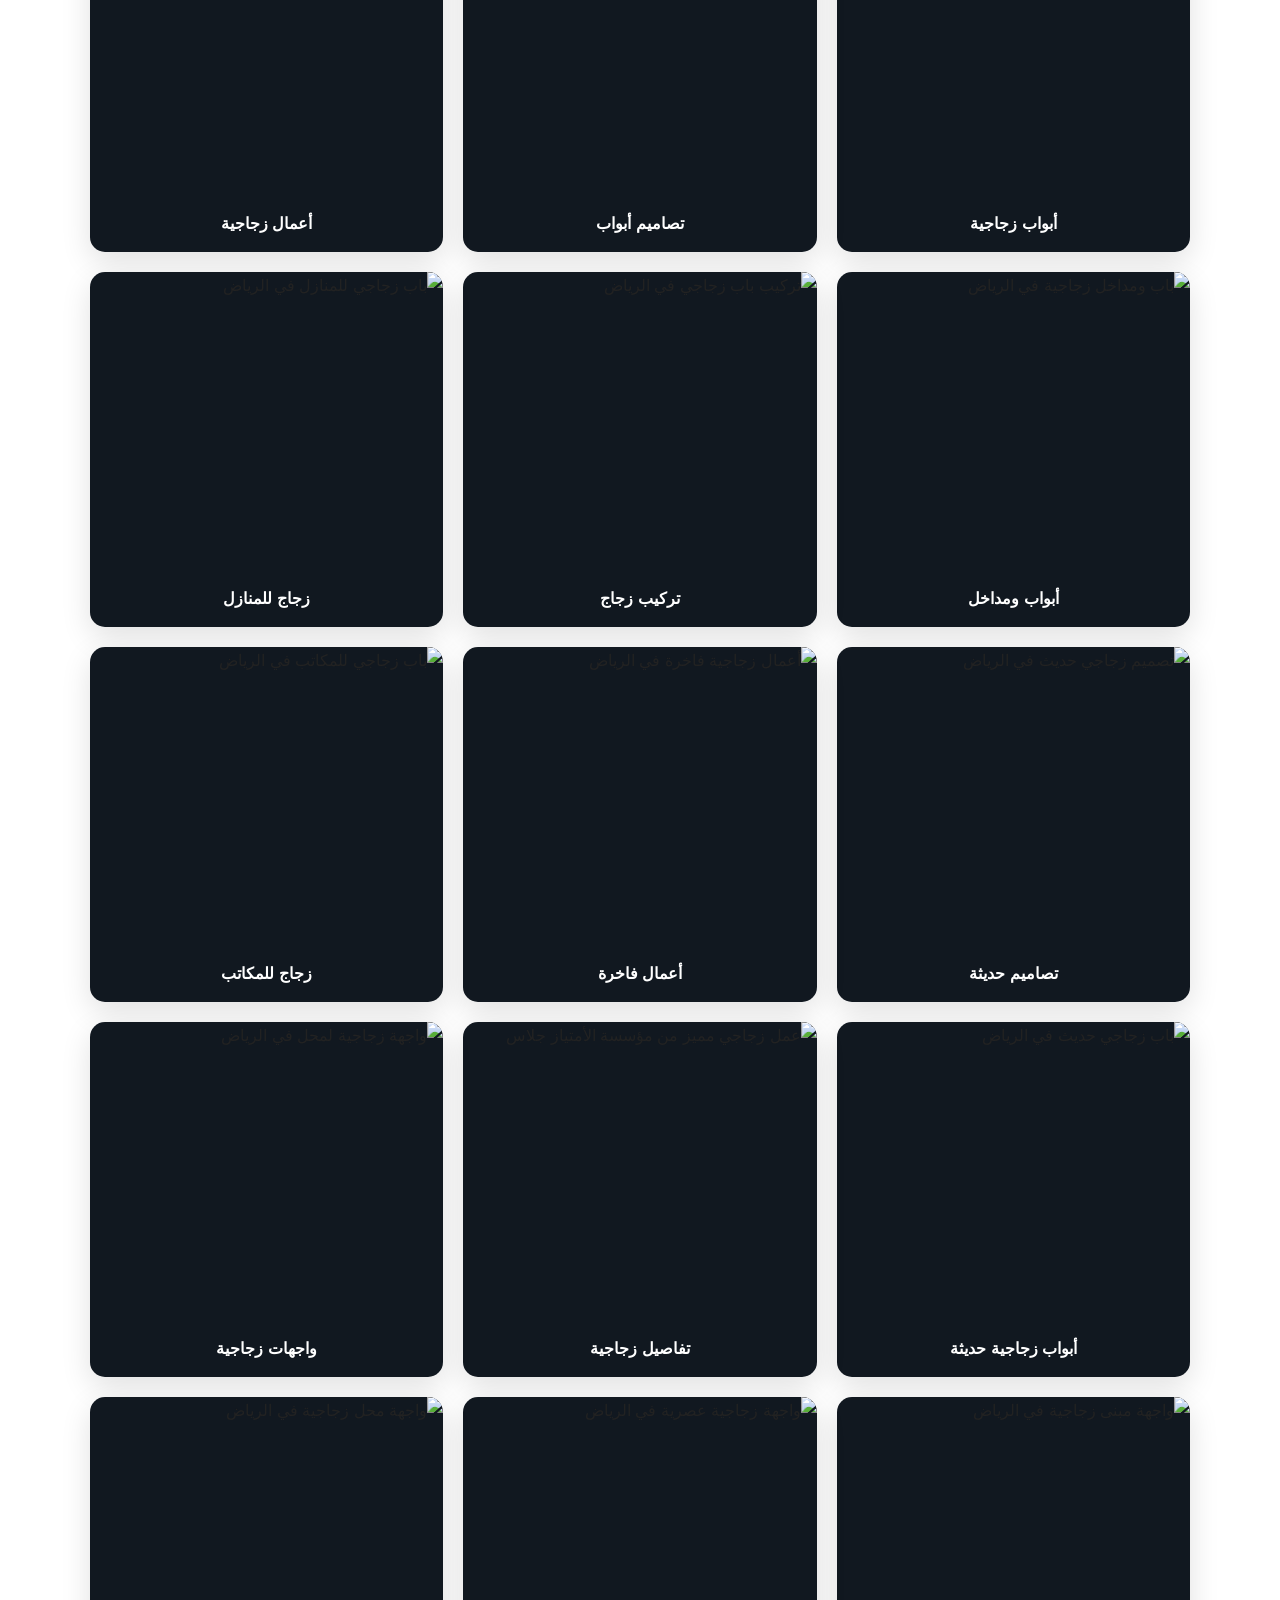
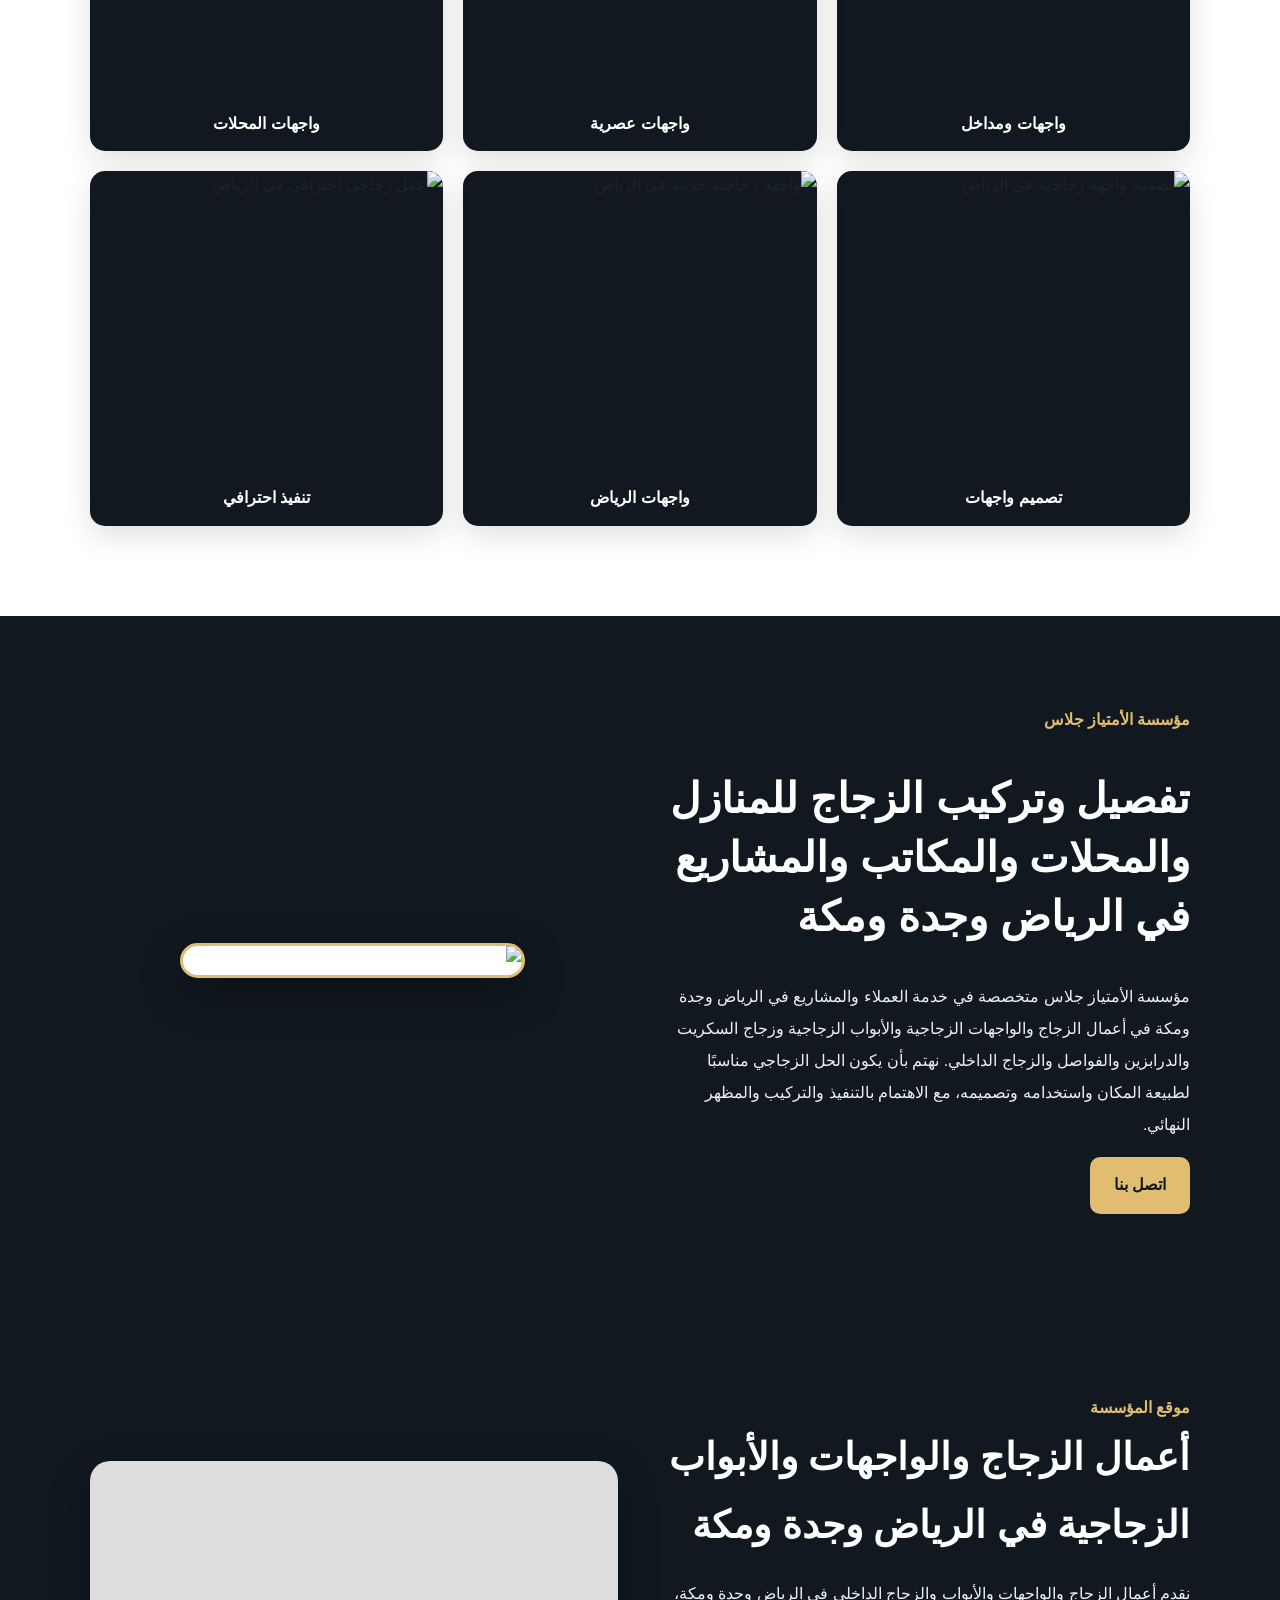
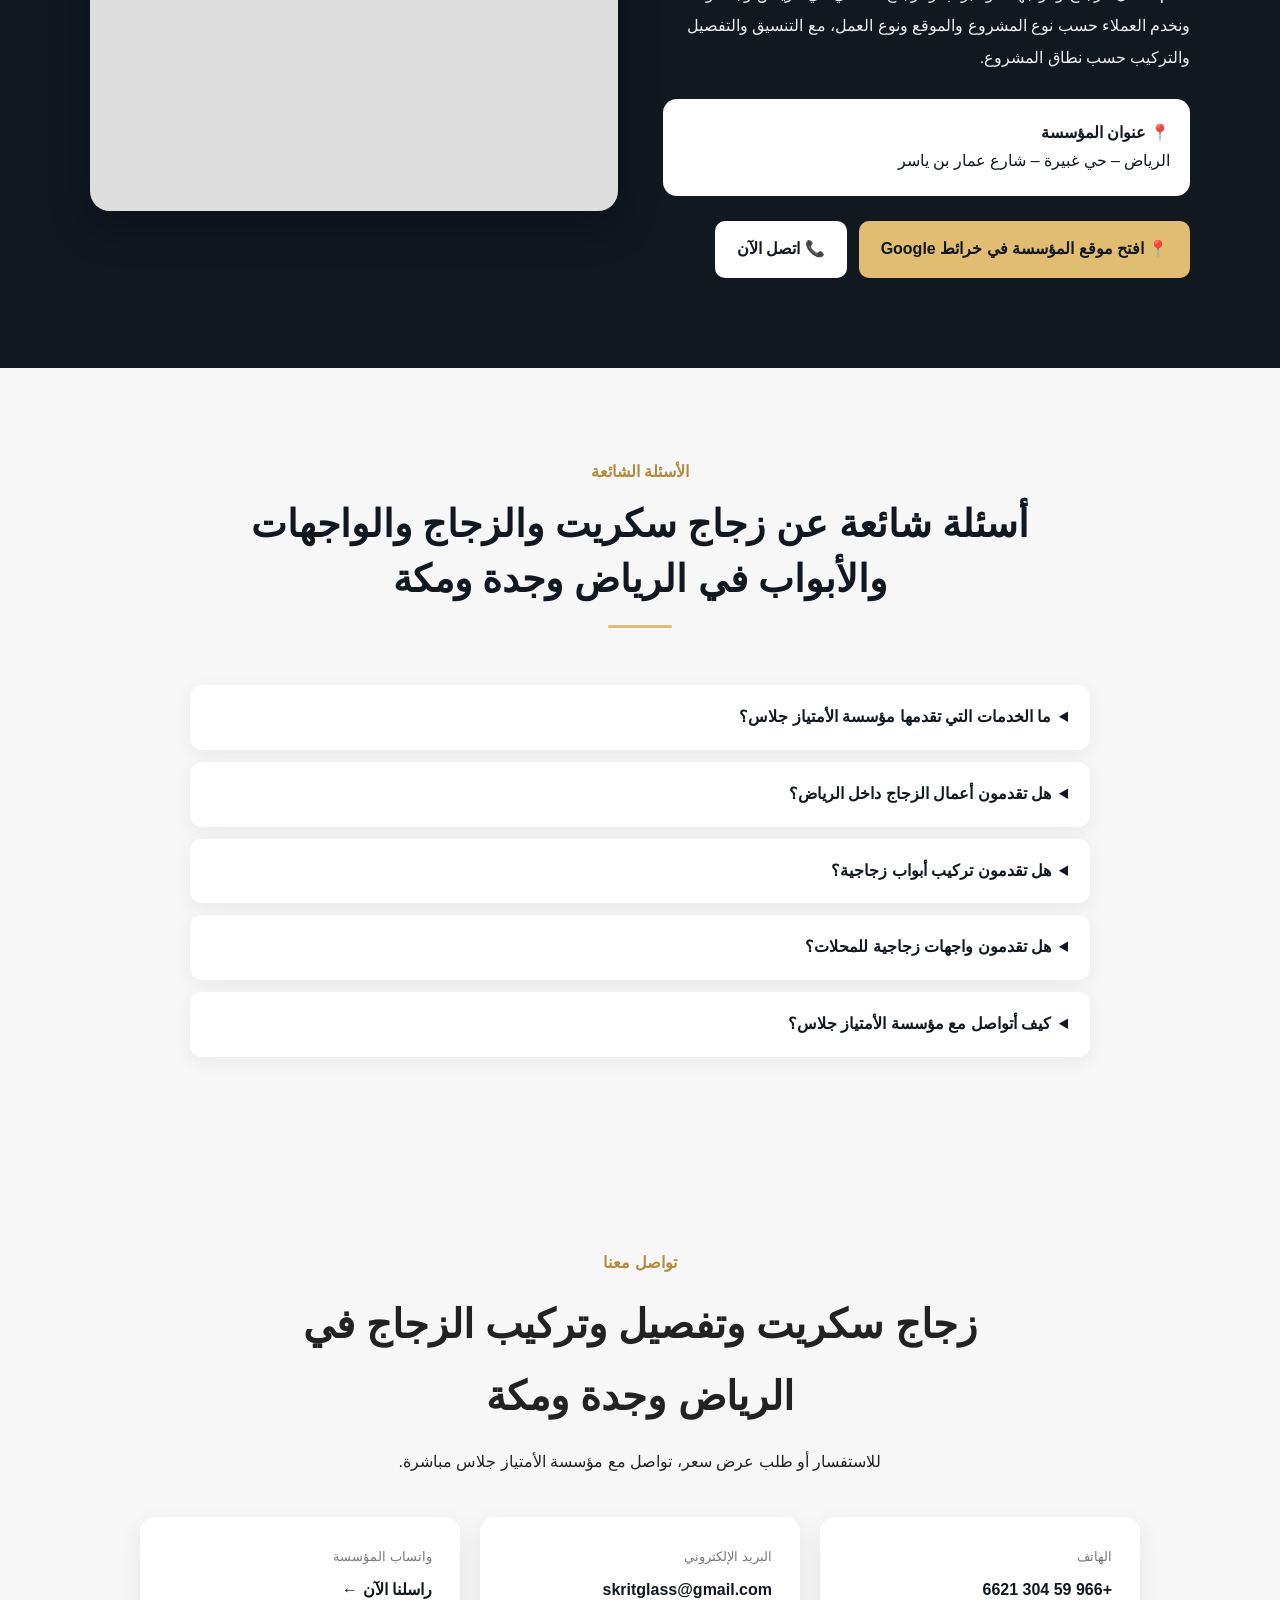
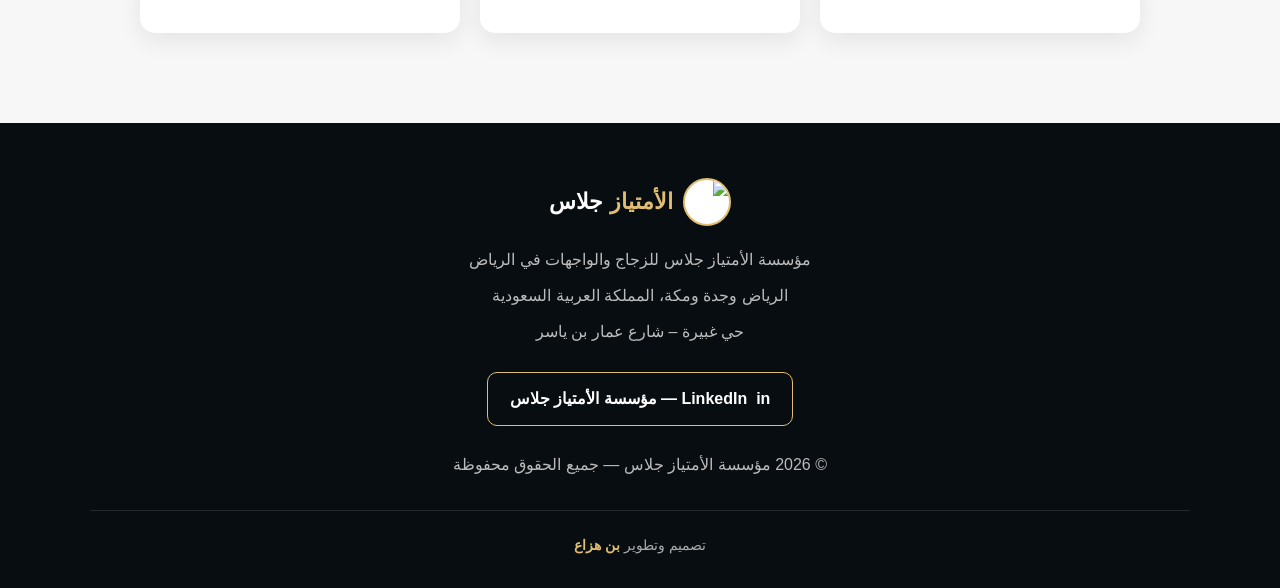
==== commit 20d647c4: "Add files via upload" ====
--- a/index.html
+++ b/index.html
@@ -1,1786 +1,2136 @@
-<!doctype html>
-<html lang="ar" dir="rtl">
-
-<head>
-
-  <meta charset="utf-8">
-
-  <meta name="google-site-verification" content="RiuO-7huQ2S9qW8CXRvJtzzE5ATKhqLnYecbg2aP9bE" />
-
-  <meta
-    name="viewport"
-    content="width=device-width, initial-scale=1"
-  >
-
-  <title>
-    مؤسسة الأمتياز جلاس | زجاج بالرياض وواجهات وأبواب زجاجية
-  </title>
-
-  <meta
-    name="description"
-    content="مؤسسة الأمتياز جلاس في الرياض لأعمال الزجاج والواجهات الزجاجية والأبواب الزجاجية وزجاج السكريت والزجاج الداخلي والدرابزين. تنفيذ وتركيب بجودة عالية للمنازل والمحلات والمشاريع."
-  >
-
-  <meta
-    name="keywords"
-    content="الأمتياز جلاس, مؤسسة الأمتياز جلاس, زجاج بالرياض, زجاج في الرياض, زجاج سكريت بالرياض, واجهات زجاج بالرياض, أبواب زجاج بالرياض, تركيب زجاج بالرياض, أعمال زجاج بالرياض, زجاج داخلي بالرياض, درابزين زجاج, واجهات محلات زجاج"
-  >
-
-  <meta
-    name="robots"
-    content="index, follow"
-  >
-
-  <meta
-    name="author"
-    content="مؤسسة الأمتياز جلاس"
-  >
-
-  <link
-    rel="canonical"
-    href="https://glowing-jalebi-99d038.netlify.app/"
-  >
-
-  <!-- Favicon -->
-
-  <link
-    rel="icon"
-    type="image/jpeg"
-    href="/images/logo.jpg"
-  >
-
-  <link
-    rel="shortcut icon"
-    type="image/jpeg"
-    href="/images/logo.jpg"
-  >
-
-  <link
-    rel="apple-touch-icon"
-    href="/images/logo.jpg"
-  >
-
-  <!-- Open Graph -->
-
-  <meta
-    property="og:type"
-    content="website"
-  >
-
-  <meta
-    property="og:title"
-    content="مؤسسة الأمتياز جلاس | زجاج بالرياض"
-  >
-
-  <meta
-    property="og:description"
-    content="أعمال الزجاج والواجهات والأبواب الزجاجية وزجاج السكريت والزجاج الداخلي والدرابزين في الرياض."
-  >
-
-  <meta
-    property="og:url"
-    content="https://glowing-jalebi-99d038.netlify.app/"
-  >
-
-  <meta
-    property="og:locale"
-    content="ar_SA"
-  >
-
-  <meta
-    property="og:image"
-    content="https://glowing-jalebi-99d038.netlify.app/images/logo.jpg"
-  >
-
-  <!-- Twitter -->
-
-  <meta
-    name="twitter:card"
-    content="summary_large_image"
-  >
-
-  <meta
-    name="twitter:title"
-    content="مؤسسة الأمتياز جلاس | زجاج بالرياض"
-  >
-
-  <meta
-    name="twitter:description"
-    content="أعمال الزجاج والواجهات والأبواب الزجاجية في الرياض."
-  >
-
-  <meta
-    name="twitter:image"
-    content="https://glowing-jalebi-99d038.netlify.app/images/logo.jpg"
-  >
-
-  <!-- بيانات الموقع -->
-
-  <script type="application/ld+json">
-  {
-    "@context": "https://schema.org",
-    "@type": "WebSite",
-    "name": "مؤسسة الأمتياز جلاس",
-    "alternateName": "الأمتياز جلاس",
-    "url": "https://glowing-jalebi-99d038.netlify.app/"
-  }
-  </script>
-
-  <!-- بيانات المؤسسة -->
-
-  <script type="application/ld+json">
-  {
-    "@context": "https://schema.org",
-    "@type": "LocalBusiness",
-    "name": "مؤسسة الأمتياز جلاس",
-    "alternateName": "الأمتياز جلاس",
-    "description": "مؤسسة متخصصة في أعمال الزجاج والواجهات الزجاجية والأبواب الزجاجية وزجاج السكريت والزجاج الداخلي والدرابزين في الرياض.",
-    "telephone": "+966593046621",
-    "email": "dyfh12358@gmail.com",
-    "url": "https://glowing-jalebi-99d038.netlify.app/",
-    "image": "https://glowing-jalebi-99d038.netlify.app/images/logo.jpg",
-    "logo": "https://glowing-jalebi-99d038.netlify.app/images/logo.jpg",
-    "hasMap": "https://maps.app.goo.gl/gzfeAuD2ymRsYPsP8",
-    "priceRange": "$$",
-    "address": {
-      "@type": "PostalAddress",
-      "streetAddress": "شارع عمار بن ياسر، حي غبيرة",
-      "addressLocality": "الرياض",
-      "addressCountry": "SA"
-    },
-    "areaServed": {
-      "@type": "City",
-      "name": "الرياض"
-    },
-    "serviceType": [
-      "زجاج بالرياض",
-      "زجاج في الرياض",
-      "واجهات زجاج بالرياض",
-      "واجهات زجاجية",
-      "أبواب زجاج بالرياض",
-      "أبواب زجاجية",
-      "زجاج سكريت بالرياض",
-      "تركيب زجاج بالرياض",
-      "أعمال الزجاج بالرياض",
-      "زجاج داخلي بالرياض",
-      "درابزين زجاج",
-      "واجهات محلات زجاج"
-    ]
-  }
-  </script>
-
-  <style>
-
-    * {
-      box-sizing: border-box;
-    }
-
-    html {
-      scroll-behavior: smooth;
-    }
-
-    body {
-      margin: 0;
-      font-family: Arial, Tahoma, sans-serif;
-      background: #0b1117;
-      color: #222;
-      line-height: 1.8;
-    }
-
-    img {
-      max-width: 100%;
-    }
-
-    a {
-      color: inherit;
-    }
-
-    /* =========================
-       NAV
-    ========================== */
-
-    nav {
-      position: relative;
-      z-index: 10;
-
-      width: 100%;
-      max-width: 1250px;
-      margin: auto;
-
-      padding: 22px 6%;
-
-      display: flex;
-      align-items: center;
-      justify-content: space-between;
-      gap: 20px;
-    }
-
-    .brand {
-      display: flex;
-      align-items: center;
-      gap: 10px;
-
-      color: #fff;
-      font-size: 22px;
-      font-weight: 700;
-      white-space: nowrap;
-    }
-
-    .brand strong {
-      color: #e0bd70;
-    }
-
-    .brandLogo {
-      width: 48px;
-      height: 48px;
-      object-fit: cover;
-      border-radius: 50%;
-      border: 2px solid #e0bd70;
-      background: #fff;
-    }
-
-    .navlinks {
-      display: flex;
-      align-items: center;
-      gap: 22px;
-    }
-
-    .navlinks a {
-      color: #fff;
-      text-decoration: none;
-      font-weight: 600;
-      transition: .3s;
-    }
-
-    .navlinks a:hover {
-      color: #e0bd70;
-    }
-
-    .smallbtn {
-      padding: 11px 18px;
-      border-radius: 9px;
-      background: #e0bd70;
-      color: #111820;
-      text-decoration: none;
-      font-weight: 700;
-      white-space: nowrap;
-    }
-
-    /* =========================
-       HERO
-    ========================== */
-
-    .hero {
-      position: relative;
-      overflow: hidden;
-      min-height: 720px;
-
-      background:
-        linear-gradient(
-          90deg,
-          rgba(8,12,18,.94) 0%,
-          rgba(8,12,18,.78) 38%,
-          rgba(8,12,18,.35) 72%,
-          rgba(8,12,18,.15) 100%
-        ),
-        url("images/facade.webp")
-        center center / cover no-repeat;
-    }
-
-    .hero::after {
-      content: "";
-      position: absolute;
-      inset: 0;
-
-      background:
-        linear-gradient(
-          180deg,
-          rgba(0,0,0,.15),
-          transparent 45%,
-          rgba(0,0,0,.5)
-        );
-
-      z-index: 1;
-      pointer-events: none;
-    }
-
-    .heroText {
-      position: relative;
-      z-index: 3;
-
-      max-width: 750px;
-      margin: 120px auto 0;
-      padding: 0 7%;
-      margin-right: 7%;
-    }
-
-    .heroText .tag {
-      color: #e0bd70;
-      font-weight: 700;
-      font-size: 18px;
-    }
-
-    .heroText h1 {
-      color: #fff;
-      font-size: 48px;
-      line-height: 1.4;
-      margin: 18px 0;
-      text-shadow: 0 3px 18px rgba(0,0,0,.7);
-    }
-
-    .heroText h1 strong {
-      color: #fff;
-    }
-
-    .heroText p {
-      color: #fff;
-      font-size: 20px;
-      text-shadow: 0 2px 10px rgba(0,0,0,.7);
-    }
-
-    .actions {
-      display: flex;
-      flex-wrap: wrap;
-      gap: 12px;
-      margin-top: 28px;
-    }
-
-    .btn,
-    .outline {
-      display: inline-flex;
-      align-items: center;
-      justify-content: center;
-
-      padding: 14px 24px;
-      border-radius: 10px;
-
-      text-decoration: none;
-      font-weight: 700;
-      transition: .3s;
-    }
-
-    .btn {
-      background: #e0bd70;
-      color: #111820;
-    }
-
-    .outline {
-      border: 1px solid #fff;
-      color: #fff;
-    }
-
-    .btn:hover,
-    .outline:hover {
-      transform: translateY(-2px);
-    }
-
-    /* =========================
-       INTRO
-    ========================== */
-
-    .intro {
-      padding: 90px 7%;
-
-      display: grid;
-      grid-template-columns: 1fr 1fr;
-      gap: 50px;
-
-      background: #fff;
-      color: #111820;
-    }
-
-    .num {
-      color: #b18b3e;
-      font-weight: 700;
-    }
-
-    .intro h2 {
-      font-size: 42px;
-      line-height: 1.4;
-      margin: 12px 0;
-    }
-
-    .intro p {
-      font-size: 19px;
-      line-height: 2;
-      color: #444;
-    }
-
-    /* =========================
-       GENERAL SECTIONS
-    ========================== */
-
-    .section {
-      padding: 90px 7%;
-      background: #f7f7f7;
-    }
-
-    .heading {
-      max-width: 850px;
-      margin: 0 auto 45px;
-      text-align: center;
-    }
-
-    .heading > span {
-      color: #b18b3e;
-      font-weight: 700;
-    }
-
-    .heading h2 {
-      margin: 10px 0;
-      font-size: 38px;
-      color: #111820;
-    }
-
-    .heading p {
-      color: #555;
-    }
-
-    /* =========================
-       SERVICES
-    ========================== */
-
-    .grid {
-      max-width: 1200px;
-      margin: auto;
-
-      display: grid;
-      grid-template-columns: repeat(3, 1fr);
-      gap: 25px;
-    }
-
-    .grid article {
-      background: #fff;
-      padding: 32px;
-      border-radius: 18px;
-
-      box-shadow: 0 10px 35px rgba(0,0,0,.08);
-
-      transition: .3s;
-    }
-
-    .grid article:hover {
-      transform: translateY(-5px);
-    }
-
-    .grid article b {
-      color: #b18b3e;
-    }
-
-    .ico {
-      font-size: 38px;
-      margin: 12px 0;
-      color: #b18b3e;
-    }
-
-    .grid h3 {
-      font-size: 24px;
-      color: #111820;
-    }
-
-    .grid p {
-      color: #555;
-    }
-
-    /* =========================
-       GALLERY
-    ========================== */
-
-    .gallery {
-      background: #fff;
-    }
-
-    .galleryGrid {
-      max-width: 1250px;
-      margin: auto;
-
-      display: grid;
-      grid-template-columns: repeat(3, 1fr);
-      gap: 20px;
-    }
-
-    .galleryGrid figure {
-      margin: 0;
-      overflow: hidden;
-      border-radius: 15px;
-      background: #111820;
-      box-shadow: 0 10px 30px rgba(0,0,0,.12);
-    }
-
-    .galleryGrid img {
-      width: 100%;
-      height: 300px;
-      object-fit: cover;
-      display: block;
-      transition: transform .5s ease;
-    }
-
-    .galleryGrid figure:hover img {
-      transform: scale(1.04);
-    }
-
-    .galleryGrid figcaption {
-      padding: 13px;
-      text-align: center;
-      color: #fff;
-      font-weight: 700;
-    }
-
-    /* =========================
-       ABOUT
-    ========================== */
-
-    .showcase {
-      padding: 90px 7%;
-
-      display: grid;
-      grid-template-columns: 1fr 1fr;
-      gap: 50px;
-      align-items: center;
-
-      background: #111820;
-      color: #fff;
-    }
-
-    .showText > span {
-      color: #e0bd70;
-      font-weight: 700;
-    }
-
-    .showText h2 {
-      font-size: 42px;
-      line-height: 1.4;
-      color: #fff;
-    }
-
-    .showText p {
-      color: #eee;
-      line-height: 2;
-    }
-
-    .visual {
-      display: flex;
-      justify-content: center;
-    }
-
-    .logoShowcase {
-      padding: 35px;
-    }
-
-    .logoShowcase img {
-      width: 230px;
-      height: 230px;
-      object-fit: cover;
-
-      border-radius: 20px;
-      background: #fff;
-      border: 3px solid #e0bd70;
-
-      box-shadow: 0 15px 40px rgba(0,0,0,.35);
-    }
-
-    /* =========================
-       LOCATION
-    ========================== */
-
-    .location {
-      padding: 90px 7%;
-      background: #111820;
-      color: #fff;
-    }
-
-    .locationWrap {
-      max-width: 1200px;
-      margin: auto;
-
-      display: grid;
-      grid-template-columns: 1fr 1fr;
-      gap: 45px;
-      align-items: center;
-    }
-
-    .locationText > span {
-      color: #e0bd70;
-      font-weight: 700;
-    }
-
-    .locationText h2 {
-      margin: 0 0 18px;
-      color: #fff;
-      font-size: 38px;
-    }
-
-    .locationText p {
-      color: #eee;
-      line-height: 2;
-    }
-
-    .locationAddress {
-      margin: 25px 0;
-      padding: 20px;
-
-      border-radius: 14px;
-      background: #fff;
-      color: #111820;
-    }
-
-    .locationButtons {
-      display: flex;
-      flex-wrap: wrap;
-      gap: 12px;
-    }
-
-    .locationButtons a {
-      display: inline-flex;
-      align-items: center;
-      justify-content: center;
-
-      padding: 14px 22px;
-      border-radius: 10px;
-
-      text-decoration: none;
-      font-weight: 700;
-      transition: .3s;
-    }
-
-    .mapButton {
-      background: #e0bd70;
-      color: #111820;
-    }
-
-    .callButton {
-      background: #fff;
-      color: #111820;
-    }
-
-    .locationButtons a:hover {
-      transform: translateY(-2px);
-    }
-
-    .mapBox {
-      min-height: 350px;
-      border-radius: 20px;
-      overflow: hidden;
-      background: #ddd;
-      box-shadow: 0 15px 40px rgba(0,0,0,.30);
-    }
-
-    .mapBox iframe {
-      width: 100%;
-      height: 350px;
-      border: 0;
-      display: block;
-    }
-
-    /* =========================
-       CONTACT
-    ========================== */
-
-    .contact {
-      padding: 90px 7%;
-      background: #f7f7f7;
-    }
-
-    .contact > div:first-child {
-      max-width: 800px;
-      margin: auto;
-      text-align: center;
-    }
-
-    .contact > div:first-child span {
-      color: #b18b3e;
-      font-weight: 700;
-    }
-
-    .contact h2 {
-      font-size: 40px;
-      margin: 10px 0;
-    }
-
-    .contactCards {
-      max-width: 1000px;
-      margin: 40px auto 0;
-
-      display: grid;
-      grid-template-columns: repeat(3, 1fr);
-      gap: 20px;
-    }
-
-    .contactCards a {
-      padding: 28px;
-      background: #fff;
-      border-radius: 15px;
-
-      text-decoration: none;
-      box-shadow: 0 8px 25px rgba(0,0,0,.08);
-
-      transition: .3s;
-    }
-
-    .contactCards a:hover {
-      transform: translateY(-4px);
-    }
-
-    .contactCards small {
-      display: block;
-      color: #777;
-      margin-bottom: 8px;
-    }
-
-    .contactCards strong {
-      color: #111820;
-    }
-
-    /* =========================
-       FOOTER
-    ========================== */
-
-    footer {
-      padding: 55px 7% 30px;
-      background: #080d12;
-      color: #fff;
-      text-align: center;
-    }
-
-    footer .brand {
-      justify-content: center;
-      margin-bottom: 20px;
-    }
-
-    footer p {
-      margin: 7px 0;
-      color: #bbb;
-    }
-
-    .footerSocial {
-      margin: 25px auto;
-    }
-
-    .linkedinLink {
-      display: inline-flex;
-      align-items: center;
-      justify-content: center;
-      gap: 9px;
-
-      padding: 12px 22px;
-
-      border: 1px solid #e0bd70;
-      border-radius: 10px;
-
-      color: #fff;
-      text-decoration: none;
-
-      font-weight: 700;
-      transition: .3s;
-    }
-
-    .linkedinLink:hover {
-      background: #e0bd70;
-      color: #111820;
-      transform: translateY(-2px);
-    }
-
-    .developer {
-      margin-top: 30px;
-      padding-top: 22px;
-
-      border-top: 1px solid rgba(255,255,255,.12);
-
-      color: #aaa;
-      font-size: 14px;
-    }
-
-    .developer a {
-      color: #e0bd70;
-      font-weight: 700;
-      text-decoration: none;
-    }
-
-    .developer a:hover {
-      text-decoration: underline;
-    }
-
-    /* =========================
-       FIXED BUTTONS
-    ========================== */
-
-    .callFixed,
-    .whatsapp {
-      position: fixed;
-      left: 18px;
-      z-index: 10000;
-
-      width: 90px;
-      height: 48px;
-
-      display: flex;
-      align-items: center;
-      justify-content: center;
-
-      border-radius: 10px;
-
-      font-weight: 700;
-      text-decoration: none;
-    }
-
-    .callFixed {
-      bottom: 72px;
-
-      background: #111820;
-      color: #fff;
-
-      border: 2px solid #e0bd70;
-    }
-
-    .whatsapp {
-      bottom: 18px;
-
-      background: #25D366;
-      color: #fff;
-    }
-
-    /* =========================
-       MOBILE
-    ========================== */
-
-    @media (max-width: 900px) {
-
-      nav {
-        flex-wrap: wrap;
-        justify-content: center;
-      }
-
-      .navlinks {
-        order: 3;
-        width: 100%;
-        justify-content: center;
-        flex-wrap: wrap;
-      }
-
-      .heroText {
-        margin: 80px auto 0;
-        padding: 0 7%;
-      }
-
-      .intro,
-      .showcase,
-      .locationWrap {
-        grid-template-columns: 1fr;
-      }
-
-      .grid {
-        grid-template-columns: 1fr;
-      }
-
-      .galleryGrid {
-        grid-template-columns: repeat(2, 1fr);
-      }
-
-      .contactCards {
-        grid-template-columns: 1fr;
-      }
-    }
-
-    @media (max-width: 600px) {
-
-      .hero {
-        min-height: 680px;
-        background-position: center;
-      }
-
-      .heroText {
-        margin-top: 60px;
-      }
-
-      .heroText h1 {
-        font-size: 35px;
-      }
-
-      .heroText p {
-        font-size: 17px;
-      }
-
-      .intro h2,
-      .showText h2 {
-        font-size: 32px;
-      }
-
-      .heading h2 {
-        font-size: 30px;
-      }
-
-      .galleryGrid {
-        grid-template-columns: 1fr;
-      }
-
-      .galleryGrid img {
-        height: 260px;
-      }
-
-      .location {
-        padding: 65px 5%;
-      }
-
-      .locationText h2 {
-        font-size: 30px;
-      }
-
-      .locationButtons {
-        flex-direction: column;
-      }
-
-      .locationButtons a {
-        width: 100%;
-      }
-
-      .brandLogo {
-        width: 42px;
-        height: 42px;
-      }
-
-      .logoShowcase img {
-        width: 180px;
-        height: 180px;
-      }
-
-      .callFixed {
-        left: 12px;
-        bottom: 68px;
-        width: 82px;
-        height: 45px;
-      }
-
-      .whatsapp {
-        left: 12px;
-        bottom: 12px;
-        width: 82px;
-        height: 45px;
-      }
-
-    }
-
-  </style>
-
-</head>
-
-
-<body>
-
-
-  <!-- =========================
-       HERO
-  ========================== -->
-
-  <header class="hero" id="home">
-
-    <nav>
-
-      <div class="brand">
-
-        <img
-          class="brandLogo"
-          src="/images/logo.jpg"
-          alt="شعار مؤسسة الأمتياز جلاس"
-        >
-
-        <span>
-          <strong>الأمتياز</strong>
-          جلاس
-        </span>
-
-      </div>
-
-
-      <div class="navlinks">
-
-        <a href="#services">
-          خدماتنا
-        </a>
-
-        <a href="#gallery">
-          معرض الأعمال
-        </a>
-
-        <a href="#about">
-          عن المؤسسة
-        </a>
-
-        <a href="#location">
-          موقعنا
-        </a>
-
-        <a href="#contact">
-          تواصل معنا
-        </a>
-
-      </div>
-
-
-      <a
-        class="smallbtn"
-        href="tel:+966593046621"
-        aria-label="الاتصال بمؤسسة الأمتياز جلاس"
-      >
-        اتصل الآن
-      </a>
-
-    </nav>
-
-
-    <div class="heroText">
-
-      <div class="tag">
-        جودة • دقة • أناقة
-      </div>
-
-      <h1>
-
-        مؤسسة الأمتياز جلاس
-
-        <br>
-
-        <strong>
-          زجاج وواجهات وأبواب زجاجية في الرياض
-        </strong>
-
-      </h1>
-
-      <p>
-        حلول زجاجية وواجهات وأبواب عصرية
-        للمنازل والمحلات والمشاريع في الرياض.
-      </p>
-
-
-      <div class="actions">
-
-        <a
-          class="btn"
-          href="https://wa.me/966593046621"
-          target="_blank"
-          rel="noopener"
-          aria-label="التواصل مع مؤسسة الأمتياز جلاس عبر واتساب"
-        >
-          تواصل عبر واتساب
-        </a>
-
-        <a
-          class="outline"
-          href="#services"
-          aria-label="التعرف على خدمات مؤسسة الأمتياز جلاس"
-        >
-          اكتشف خدماتنا
-        </a>
-
-      </div>
-
-    </div>
-
-  </header>
-
-
-  <!-- =========================
-       INTRO
-  ========================== -->
-
-  <section class="intro">
-
-    <div>
-
-      <span class="num">
-        01
-      </span>
-
-      <h2>
-        خبرة واهتمام
-        <br>
-        بأدق التفاصيل
-      </h2>
-
-    </div>
-
-    <p>
-      في مؤسسة الأمتياز جلاس نهتم بجودة التنفيذ
-      والمظهر النهائي، ونقدم حلولًا زجاجية عملية
-      وأنيقة تناسب احتياجك وتضيف قيمة حقيقية للمكان.
-    </p>
-
-  </section>
-
-
-  <!-- =========================
-       SERVICES
-  ========================== -->
-
-  <section
-    class="section"
-    id="services"
-  >
-
-    <div class="heading">
-
-      <span>
-        خدماتنا
-      </span>
-
-      <h2>
-        حلول زجاجية متكاملة في الرياض
-      </h2>
-
-    </div>
-
-
-    <div class="grid">
-
-
-      <article>
-
-        <b>
-          01
-        </b>
-
-        <div class="ico">
-          ▣
-        </div>
-
-        <h3>
-          واجهات زجاجية
-        </h3>
-
-        <p>
-          واجهات زجاجية عصرية للمحلات والمنازل
-          والمشاريع بمظهر أنيق واحترافي في الرياض.
-        </p>
-
-      </article>
-
-
-      <article>
-
-        <b>
-          02
-        </b>
-
-        <div class="ico">
-          ◇
-        </div>
-
-        <h3>
-          أبواب زجاجية
-        </h3>
-
-        <p>
-          أبواب زجاجية بتصاميم حديثة تناسب
-          المداخل والمكاتب والمنازل والمحلات.
-        </p>
-
-      </article>
-
-
-      <article>
-
-        <b>
-          03
-        </b>
-
-        <div class="ico">
-          □
-        </div>
-
-        <h3>
-          زجاج سكريت وأعمال زجاجية
-        </h3>
-
-        <p>
-          تنفيذ وتركيب أعمال زجاجية متنوعة
-          وزجاج سكريت للمنازل والمحلات والمشاريع
-          في الرياض.
-        </p>
-
-      </article>
-
-
-    </div>
-
-  </section>
-
-
-  <!-- =========================
-       GALLERY
-  ========================== -->
-
-  <section
-    class="gallery section"
-    id="gallery"
-  >
-
-    <div class="heading">
-
-      <span>
-        معرض الأعمال
-      </span>
-
-      <h2>
-        نماذج من أعمال الزجاج في الرياض
-      </h2>
-
-      <p>
-        مجموعة من نماذج الأبواب والواجهات والأعمال
-        الزجاجية والتصاميم العصرية التي تنفذها
-        مؤسسة الأمتياز جلاس.
-      </p>
-
-    </div>
-
-
-    <div class="galleryGrid">
-
-
-      <figure>
-        <img
-          src="images/door1.jpg"
-          alt="باب زجاجي حديث من أعمال الأمتياز جلاس في الرياض"
-          loading="lazy"
-        >
-        <figcaption>
-          أبواب زجاجية
-        </figcaption>
-      </figure>
-
-
-      <figure>
-        <img
-          src="images/door2.jpg"
-          alt="تصميم باب زجاجي في الرياض"
-          loading="lazy"
-        >
-        <figcaption>
-          تصاميم أبواب
-        </figcaption>
-      </figure>
-
-
-      <figure>
-        <img
-          src="images/door3.webp"
-          alt="أعمال أبواب زجاجية عصرية في الرياض"
-          loading="lazy"
-        >
-        <figcaption>
-          أعمال زجاجية عصرية
-        </figcaption>
-      </figure>
-
-
-      <figure>
-        <img
-          src="images/door4.webp"
-          alt="باب زجاجي أنيق ومداخل زجاجية"
-          loading="lazy"
-        >
-        <figcaption>
-          أبواب ومداخل
-        </figcaption>
-      </figure>
-
-
-      <figure>
-        <img
-          src="images/door5.webp"
-          alt="تركيب باب زجاجي في الرياض"
-          loading="lazy"
-        >
-        <figcaption>
-          تركيب زجاج
-        </figcaption>
-      </figure>
-
-
-      <figure>
-        <img
-          src="images/door6.webp"
-          alt="باب زجاجي للمنازل في الرياض"
-          loading="lazy"
-        >
-        <figcaption>
-          زجاج للمنازل
-        </figcaption>
-      </figure>
-
-
-      <figure>
-        <img
-          src="images/door7.jpg"
-          alt="تصميم زجاجي حديث في الرياض"
-          loading="lazy"
-        >
-        <figcaption>
-          تصاميم حديثة
-        </figcaption>
-      </figure>
-
-
-      <figure>
-        <img
-          src="images/door8.jpg"
-          alt="أعمال زجاجية فاخرة في الرياض"
-          loading="lazy"
-        >
-        <figcaption>
-          أعمال فاخرة
-        </figcaption>
-      </figure>
-
-
-      <figure>
-        <img
-          src="images/door9.jpg"
-          alt="باب زجاجي للمكاتب في الرياض"
-          loading="lazy"
-        >
-        <figcaption>
-          زجاج للمكاتب
-        </figcaption>
-      </figure>
-
-
-      <figure>
-        <img
-          src="images/door.jpg"
-          alt="باب زجاجي حديث في الرياض"
-          loading="lazy"
-        >
-        <figcaption>
-          أبواب زجاجية حديثة
-        </figcaption>
-      </figure>
-
-
-      <figure>
-        <img
-          src="images/door11.jpg"
-          alt="عمل زجاجي مميز من الأمتياز جلاس"
-          loading="lazy"
-        >
-        <figcaption>
-          تفاصيل زجاجية
-        </figcaption>
-      </figure>
-
-
-      <figure>
-        <img
-          src="images/faca.jpg"
-          alt="واجهة زجاجية في الرياض"
-          loading="lazy"
-        >
-        <figcaption>
-          واجهات زجاجية
-        </figcaption>
-      </figure>
-
-
-      <figure>
-        <img
-          src="images/facade.webp"
-          alt="واجهة مبنى زجاجية في الرياض"
-          loading="lazy"
-        >
-        <figcaption>
-          واجهات ومداخل
-        </figcaption>
-      </figure>
-
-
-      <figure>
-        <img
-          src="images/facade0.jpg"
-          alt="واجهة زجاجية عصرية في الرياض"
-          loading="lazy"
-        >
-        <figcaption>
-          واجهات عصرية
-        </figcaption>
-      </figure>
-
-
-      <figure>
-        <img
-          src="images/facade5.jpg"
-          alt="واجهة محل زجاجية في الرياض"
-          loading="lazy"
-        >
-        <figcaption>
-          واجهات المحلات
-        </figcaption>
-      </figure>
-
-
-      <figure>
-        <img
-          src="images/facade6.jpg"
-          alt="تصميم واجهة زجاجية في الرياض"
-          loading="lazy"
-        >
-        <figcaption>
-          تصميم واجهات
-        </figcaption>
-      </figure>
-
-
-      <figure>
-        <img
-          src="images/facade7.jpg"
-          alt="واجهة زجاجية حديثة في الرياض"
-          loading="lazy"
-        >
-        <figcaption>
-          واجهات الرياض
-        </figcaption>
-      </figure>
-
-
-      <figure>
-        <img
-          src="images/facade8.jpg"
-          alt="عمل زجاجي احترافي في الرياض"
-          loading="lazy"
-        >
-        <figcaption>
-          تنفيذ احترافي
-        </figcaption>
-      </figure>
-
-
-    </div>
-
-  </section>
-
-
-  <!-- =========================
-       ABOUT
-  ========================== -->
-
-  <section
-    class="showcase"
-    id="about"
-  >
-
-    <div class="showText">
-
-      <span>
-        الأمتياز جلاس
-      </span>
-
-      <h2>
-        تصميم راقٍ.
-        <br>
-        تنفيذ يلفت النظر.
-      </h2>
-
-      <p>
-        مؤسسة الأمتياز جلاس في الرياض متخصصة
-        في أعمال الزجاج والواجهات الزجاجية
-        والأبواب الزجاجية وزجاج السكريت والزجاج
-        الداخلي والدرابزين.
-
-        نؤمن أن الزجاج ليس مجرد مادة،
-        بل جزء أساسي من جمال المكان.
-
-        لذلك نحرص على تقديم نتيجة تجمع بين
-        العملية والأناقة وجودة التنفيذ.
-      </p>
-
-      <a
-        class="btn"
-        href="tel:+966593046621"
-      >
-        احجز استشارتك
-      </a>
-
-    </div>
-
-
-    <div class="visual">
-
-      <div class="logoShowcase">
-
-        <img
-          src="/images/logo.jpg"
-          alt="شعار مؤسسة الأمتياز جلاس للزجاج والواجهات"
-          loading="lazy"
-        >
-
-      </div>
-
-    </div>
-
-  </section>
-
-
-  <!-- =========================
-       LOCATION
-  ========================== -->
-
-  <section
-    class="location"
-    id="location"
-  >
-
-    <div class="locationWrap">
-
-      <div class="locationText">
-
-        <span>
-          موقع المؤسسة
-        </span>
-
-        <h2>
-          زورونا في الرياض
-        </h2>
-
-        <p>
-          مؤسسة الأمتياز جلاس للزجاج والواجهات
-          والأبواب والزجاج الداخلي في الرياض.
-        </p>
-
-        <div class="locationAddress">
-
-          <strong>
-            📍 عنوان المؤسسة
-          </strong>
-
-          <br>
-
-          الرياض – حي غبيرة
-          – شارع عمار بن ياسر
-
-        </div>
-
-
-        <div class="locationButtons">
-
-          <a
-            class="mapButton"
-            href="https://maps.app.goo.gl/gzfeAuD2ymRsYPsP8"
-            target="_blank"
-            rel="noopener"
-          >
-            📍 افتح موقع المؤسسة في خرائط Google
-          </a>
-
-          <a
-            class="callButton"
-            href="tel:+966593046621"
-          >
-            📞 اتصل الآن
-          </a>
-
-        </div>
-
-      </div>
-
-
-      <div class="mapBox">
-
-        <iframe
-          src="https://www.google.com/maps?q=24.6232465,46.7422611&z=16&output=embed"
-          loading="lazy"
-          allowfullscreen
-          referrerpolicy="no-referrer-when-downgrade"
-          title="موقع مؤسسة الأمتياز جلاس في الرياض"
-        ></iframe>
-
-      </div>
-
-    </div>
-
-  </section>
-
-
-  <!-- =========================
-       CONTACT
-  ========================== -->
-
-  <section
-    class="contact"
-    id="contact"
-  >
-
-    <div>
-
-      <span>
-        تواصل معنا
-      </span>
-
-      <h2>
-        جاهزون لخدمتك
-      </h2>
-
-      <p>
-        للاستفسار أو طلب عرض سعر،
-        تواصل مع مؤسسة الأمتياز جلاس
-        مباشرة.
-      </p>
-
-    </div>
-
-
-    <div class="contactCards">
-
-
-      <a href="tel:+966593046621">
-
-        <small>
-          الهاتف
-        </small>
-
-        <strong>
-          +966 59 304 6621
-        </strong>
-
-      </a>
-
-
-      <a href="mailto:dyfh12358@gmail.com">
-
-        <small>
-          البريد الإلكتروني
-        </small>
-
-        <strong>
-          dyfh12358@gmail.com
-        </strong>
-
-      </a>
-
-
-      <a
-        href="https://wa.me/966593046621"
-        target="_blank"
-        rel="noopener"
-      >
-
-        <small>
-          واتساب المؤسسة
-        </small>
-
-        <strong>
-          راسلنا الآن ←
-        </strong>
-
-      </a>
-
-
-    </div>
-
-  </section>
-
-
-  <!-- =========================
-       FOOTER
-  ========================== -->
-
-  <footer>
-
-    <div class="brand">
-
-      <img
-        class="brandLogo"
-        src="/images/logo.jpg"
-        alt="شعار مؤسسة الأمتياز جلاس"
-      >
-
-      <span>
-        <strong>
-          الأمتياز
-        </strong>
-        جلاس
-      </span>
-
-    </div>
-
-
-    <p>
-      مؤسسة الأمتياز جلاس للزجاج والواجهات في الرياض
-    </p>
-
-    <p>
-      الرياض، المملكة العربية السعودية
-    </p>
-
-    <p>
-      حي غبيرة – شارع عمار بن ياسر
-    </p>
-
-
-    <!-- LinkedIn -->
-
-    <div class="footerSocial">
-
-      <a
-        class="linkedinLink"
-        href="https://www.linkedin.com/in/alemtiazglass"
-        target="_blank"
-        rel="noopener"
-        aria-label="صفحة مؤسسة الأمتياز جلاس على LinkedIn"
-      >
-        <span>in</span>
-        LinkedIn — مؤسسة الأمتياز جلاس
-      </a>
-
-    </div>
-
-
-    <!-- حقوق الموقع -->
-
-    <p>
-      © 2026 مؤسسة الأمتياز جلاس — جميع الحقوق محفوظة
-    </p>
-
-
-    <!-- المطوّر -->
-
-    <div class="developer">
-
-      تصميم وتطوير
-
-      <a
-        href="https://wa.me/967734860515"
-        target="_blank"
-        rel="noopener"
-        aria-label="التواصل مع بن هزاع عبر واتساب"
-      >
-        بن هزاع
-      </a>
-
-    </div>
-
-  </footer>
-
-
-  <!-- =========================
-       FIXED CONTACT BUTTONS
-  ========================== -->
-
-  <a
-    class="callFixed"
-    href="tel:+966593046621"
-    aria-label="الاتصال بمؤسسة الأمتياز جلاس"
-  >
-    اتصال
-  </a>
-
-
-  <a
-    class="whatsapp"
-    href="https://wa.me/966593046621"
-    target="_blank"
-    rel="noopener"
-    aria-label="واتساب مؤسسة الأمتياز جلاس"
-  >
-    واتساب
-  </a>
-
-
-</body>
+<!doctype html>
+<html lang="ar" dir="rtl">
+
+<head>
+
+  <meta charset="utf-8">
+
+  <meta name="viewport" content="width=device-width, initial-scale=1">
+
+  <!-- SEO الأساسي -->
+  <title>زجاج سكريت بالرياض وجدة ومكة | زجاج وواجهات وأبواب</title>
+
+  <meta name="description" content="زجاج سكريت وتفصيل وتركيب الزجاج في الرياض وجدة ومكة، مع الواجهات الزجاجية وواجهات المحلات والأبواب الزجاجية والدرابزين والفواصل وكبائن الشاور والمرايا للمنازل والمكاتب والمحلات والمشاريع.">
+
+  <meta name="robots" content="index, follow">
+
+  <meta name="author" content="مؤسسة الأمتياز جلاس">
+
+  <meta
+    name="keywords"
+    content="زجاج سكريت, زجاج سكريت بالرياض, زجاج سكريت بجدة, زجاج سكريت بمكة, زجاج بالرياض, زجاج بجدة, زجاج بمكة, تركيب زجاج بالرياض, تركيب زجاج بجدة, تركيب زجاج بمكة, تفصيل زجاج بالرياض, تفصيل زجاج بجدة, تفصيل زجاج بمكة, واجهات زجاج بالرياض, واجهات زجاج بجدة, واجهات زجاج بمكة, واجهات محلات زجاج بالرياض, واجهات محلات زجاج بجدة, واجهات محلات زجاج بمكة, أبواب زجاج بالرياض, أبواب زجاج بجدة, أبواب زجاج بمكة, درابزين زجاج بالرياض, درابزين زجاج بجدة, درابزين زجاج بمكة, فواصل زجاج بالرياض, فواصل زجاج بجدة, فواصل زجاج بمكة, كبائن شاور زجاج بالرياض, كبائن شاور زجاج بجدة, كبائن شاور زجاج بمكة, مرايا بالرياض, مرايا بجدة, مرايا بمكة"
+  >
+
+  <!-- التحقق من Google -->
+  <meta
+    name="google-site-verification"
+    content="RiuO-7huQ2S9qW8CXRvJtzzE5ATKhqLnYecbg2aP9bE"
+  >
+
+  <!-- Canonical -->
+  <link rel="canonical" href="https://alemtia-zglass.netlify.app/">
+
+
+  <!-- Favicon -->
+  <link rel="icon" type="image/png" href="/images/favicon-new.png">
+
+
+  <!-- Open Graph -->
+  <meta property="og:type" content="website">
+
+  <meta
+    property="og:title"
+    content="زجاج سكريت بالرياض وجدة ومكة | واجهات وأبواب زجاجية"
+  >
+
+  <meta
+    property="og:description"
+    content="زجاج سكريت وتفصيل وتركيب الزجاج في الرياض وجدة ومكة. واجهات زجاجية وواجهات محلات وأبواب وفواصل ودرابزين وكبائن شاور ومرايا للمنازل والمحلات والمكاتب والمشاريع."
+  >
+
+  <meta
+    property="og:url"
+    content="https://alemtia-zglass.netlify.app/"
+  >
+
+  <meta property="og:locale" content="ar_SA">
+
+  <meta
+    property="og:image"
+    content="https://alemtia-zglass.netlify.app/images/logo-new.png"
+  >
+
+  <!-- Twitter -->
+  <meta name="twitter:card" content="summary_large_image">
+
+  <meta
+    name="twitter:title"
+    content="زجاج سكريت بالرياض وجدة ومكة | واجهات وأبواب زجاجية"
+  >
+
+  <meta
+    name="twitter:description"
+    content="زجاج سكريت وتفصيل وتركيب الزجاج في الرياض وجدة ومكة. واجهات زجاجية وواجهات محلات وأبواب وفواصل ودرابزين وكبائن شاور ومرايا للمنازل والمحلات والمكاتب والمشاريع."
+  >
+
+  <meta
+    name="twitter:image"
+    content="https://alemtia-zglass.netlify.app/images/logo-new.png"
+  >
+
+  <!-- بيانات WebSite -->
+  <script type="application/ld+json">
+  {
+    "@context": "https://schema.org",
+    "@type": "WebSite",
+    "name": "مؤسسة الأمتياز جلاس",
+    "alternateName": "الأمتياز جلاس",
+    "url": "https://alemtia-zglass.netlify.app/",
+    "inLanguage": "ar-SA"
+  }
+  </script>
+
+  <!-- بيانات النشاط المحلي -->
+  <script type="application/ld+json">
+  {
+    "@context": "https://schema.org",
+    "@type": "LocalBusiness",
+    "@id": "https://alemtia-zglass.netlify.app/#business",
+    "name": "مؤسسة الأمتياز جلاس",
+    "alternateName": "الأمتياز جلاس",
+    "description": "مؤسسة متخصصة في أعمال الزجاج والواجهات الزجاجية والأبواب الزجاجية وزجاج السكريت والدرابزين والفواصل الزجاجية، ونخدم مشاريع العملاء في الرياض وجدة ومكة.",
+    "url": "https://alemtia-zglass.netlify.app/",
+    "telephone": "+966593046621",
+    "email": "skritglass@gmail.com",
+    "image": "https://alemtia-zglass.netlify.app/images/logo-new.png",
+    "logo": "https://alemtia-zglass.netlify.app/images/logo-new.png",
+    "priceRange": "$$",
+    "hasMap": "https://maps.app.goo.gl/gzfeAuD2ymRsYPsP8",
+    "address": {
+      "@type": "PostalAddress",
+      "streetAddress": "شارع عمار بن ياسر، حي غبيرة",
+      "addressLocality": "الرياض",
+      "addressCountry": "SA"
+    },
+    "areaServed": [
+      {"@type": "City", "name": "الرياض"},
+      {"@type": "City", "name": "جدة"},
+      {"@type": "City", "name": "مكة المكرمة"}
+    ],
+    "serviceType": [
+      "زجاج بالرياض", "زجاج بجدة", "زجاج بمكة",
+      "أبواب زجاج بالرياض", "أبواب زجاج بجدة", "أبواب زجاج بمكة",
+      "واجهات زجاج بالرياض", "واجهات زجاج بجدة", "واجهات زجاج بمكة",
+      "زجاج سكريت بالرياض", "زجاج سكريت بجدة", "زجاج سكريت بمكة",
+      "درابزين زجاج بالرياض", "درابزين زجاج بجدة", "درابزين زجاج بمكة",
+      "فواصل زجاج بالرياض", "فواصل زجاج بجدة", "فواصل زجاج بمكة"
+    ]
+  }
+  </script>
+
+  <style>
+
+    /* =========================
+       GENERAL
+    ========================= */
+
+    * {
+      box-sizing: border-box;
+    }
+
+    html {
+      scroll-behavior: smooth;
+    }
+
+    body {
+      margin: 0;
+      font-family: Arial, Tahoma, sans-serif;
+      background: #0b1117;
+      color: #222;
+      line-height: 1.8;
+    }
+
+    img {
+      max-width: 100%;
+    }
+
+    a {
+      color: inherit;
+    }
+
+
+    /* =========================
+       NAV
+    ========================= */
+
+    nav {
+      position: relative;
+      z-index: 10;
+      width: 100%;
+      max-width: 1250px;
+      margin: auto;
+      padding: 22px 6%;
+      display: flex;
+      align-items: center;
+      justify-content: space-between;
+      gap: 20px;
+    }
+
+    .brand {
+      display: flex;
+      align-items: center;
+      gap: 10px;
+      color: #fff;
+      font-size: 22px;
+      font-weight: 700;
+      white-space: nowrap;
+    }
+
+    .brand strong {
+      color: #e0bd70;
+    }
+
+    .brandLogo {
+      width: 48px;
+      height: 48px;
+      object-fit: cover;
+      border-radius: 50%;
+      border: 2px solid #e0bd70;
+      background: #fff;
+    }
+
+    .navlinks {
+      display: flex;
+      align-items: center;
+      gap: 20px;
+      flex-wrap: wrap;
+    }
+
+    .navlinks a {
+      color: #fff;
+      text-decoration: none;
+      font-weight: 600;
+      transition: .3s;
+    }
+
+    .navlinks a:hover {
+      color: #e0bd70;
+    }
+
+    .smallbtn {
+      padding: 11px 18px;
+      border-radius: 9px;
+      background: #e0bd70;
+      color: #111820;
+      text-decoration: none;
+      font-weight: 700;
+      white-space: nowrap;
+    }
+
+
+    /* =========================
+       HERO
+    ========================= */
+
+    .hero {
+      position: relative;
+      overflow: hidden;
+      min-height: 720px;
+
+      background:
+        linear-gradient(
+          90deg,
+          rgba(8,12,18,.94) 0%,
+          rgba(8,12,18,.78) 38%,
+          rgba(8,12,18,.35) 72%,
+          rgba(8,12,18,.15) 100%
+        ),
+        url("images/hero.jpg")
+        center center / cover no-repeat;
+    }
+
+    .hero::after {
+      content: "";
+      position: absolute;
+      inset: 0;
+
+      background:
+        linear-gradient(
+          180deg,
+          rgba(0,0,0,.15),
+          transparent 45%,
+          rgba(0,0,0,.5)
+        );
+
+      z-index: 1;
+      pointer-events: none;
+    }
+
+    .heroText {
+      position: relative;
+      z-index: 3;
+      max-width: 800px;
+      margin: 120px auto 0;
+      padding: 0 7%;
+      margin-right: 7%;
+    }
+
+    .heroText .tag {
+      color: #e0bd70;
+      font-weight: 700;
+      font-size: 18px;
+    }
+
+    .heroText h1 {
+      color: #fff;
+      font-size: 48px;
+      line-height: 1.4;
+      margin: 18px 0;
+      text-shadow: 0 3px 18px rgba(0,0,0,.7);
+    }
+
+    .heroText h1 strong {
+      color: #fff;
+    }
+
+    .heroText p {
+      color: #fff;
+      font-size: 20px;
+      text-shadow: 0 2px 10px rgba(0,0,0,.7);
+    }
+
+    .actions {
+      display: flex;
+      flex-wrap: wrap;
+      gap: 12px;
+      margin-top: 28px;
+    }
+
+    .btn,
+    .outline {
+      display: inline-flex;
+      align-items: center;
+      justify-content: center;
+      padding: 14px 24px;
+      border-radius: 10px;
+      text-decoration: none;
+      font-weight: 700;
+      transition: .3s;
+    }
+
+    .btn {
+      background: #e0bd70;
+      color: #111820;
+    }
+
+    .outline {
+      border: 1px solid #fff;
+      color: #fff;
+    }
+
+    .btn:hover,
+    .outline:hover {
+      transform: translateY(-2px);
+    }
+
+
+    /* =========================
+       INTRO
+    ========================= */
+
+    .intro {
+      padding: 90px 7%;
+      display: grid;
+      grid-template-columns: 1fr 1fr;
+      gap: 50px;
+      background: #fff;
+      color: #111820;
+    }
+
+    .num {
+      color: #b18b3e;
+      font-weight: 700;
+    }
+
+    .intro h2 {
+      font-size: 42px;
+      line-height: 1.4;
+      margin: 12px 0;
+    }
+
+    .intro p {
+      font-size: 19px;
+      line-height: 2;
+      color: #444;
+    }
+
+
+    /* =========================
+       GENERAL SECTIONS
+    ========================= */
+
+    .section {
+      padding: 90px 7%;
+      background: #f7f7f7;
+    }
+
+    .heading {
+      max-width: 850px;
+      margin: 0 auto 45px;
+      text-align: center;
+    }
+
+    .heading > span {
+      color: #b18b3e;
+      font-weight: 700;
+    }
+
+    .heading h2 {
+      margin: 10px 0;
+      font-size: 38px;
+      color: #111820;
+    }
+
+    .heading p {
+      color: #555;
+    }
+
+
+    /* =========================
+       SERVICES
+    ========================= */
+
+    .grid {
+      max-width: 1200px;
+      margin: auto;
+      display: grid;
+      grid-template-columns: repeat(3, 1fr);
+      gap: 25px;
+    }
+
+    .grid article {
+      background: #fff;
+      padding: 32px;
+      border-radius: 18px;
+      box-shadow: 0 10px 35px rgba(0,0,0,.08);
+      transition: .3s;
+    }
+
+    .grid article:hover {
+      transform: translateY(-5px);
+    }
+
+    .grid article b {
+      color: #b18b3e;
+    }
+
+    .ico {
+      font-size: 38px;
+      margin: 12px 0;
+      color: #b18b3e;
+    }
+
+    .grid h3 {
+      font-size: 24px;
+      color: #111820;
+    }
+
+    .grid p {
+      color: #555;
+    }
+
+    .serviceLink {
+      display: inline-block;
+      margin-top: 12px;
+      color: #9b7530;
+      font-weight: 700;
+      text-decoration: none;
+    }
+
+    .serviceLink:hover {
+      color: #111820;
+    }
+
+
+    /* =========================
+       GALLERY
+    ========================= */
+
+    .gallery {
+      background: #fff;
+    }
+
+    .galleryGrid {
+      max-width: 1250px;
+      margin: auto;
+      display: grid;
+      grid-template-columns: repeat(3, 1fr);
+      gap: 20px;
+    }
+
+    .galleryGrid figure {
+      margin: 0;
+      overflow: hidden;
+      border-radius: 15px;
+      background: #111820;
+      box-shadow: 0 10px 30px rgba(0,0,0,.12);
+    }
+
+    .galleryGrid img {
+      width: 100%;
+      height: 300px;
+      object-fit: cover;
+      display: block;
+      transition: transform .5s ease;
+    }
+
+    .galleryGrid figure:hover img {
+      transform: scale(1.04);
+    }
+
+    .galleryGrid figcaption {
+      padding: 13px;
+      text-align: center;
+      color: #fff;
+      font-weight: 700;
+    }
+
+
+    /* =========================
+       ABOUT
+    ========================= */
+
+    .showcase {
+      padding: 90px 7%;
+      display: grid;
+      grid-template-columns: 1fr 1fr;
+      gap: 50px;
+      align-items: center;
+      background: #111820;
+      color: #fff;
+    }
+
+    .showText > span {
+      color: #e0bd70;
+      font-weight: 700;
+    }
+
+    .showText h2 {
+      font-size: 42px;
+      line-height: 1.4;
+      color: #fff;
+    }
+
+    .showText p {
+      color: #eee;
+      line-height: 2;
+    }
+
+    .visual {
+      display: flex;
+      justify-content: center;
+    }
+
+    .logoShowcase {
+      padding: 35px;
+    }
+
+    .logoShowcase img {
+      width: 230px;
+      height: 230px;
+      object-fit: cover;
+      border-radius: 20px;
+      background: #fff;
+      border: 3px solid #e0bd70;
+      box-shadow: 0 15px 40px rgba(0,0,0,.35);
+    }
+
+
+    /* =========================
+       LOCATION
+    ========================= */
+
+    .location {
+      padding: 90px 7%;
+      background: #111820;
+      color: #fff;
+    }
+
+    .locationWrap {
+      max-width: 1200px;
+      margin: auto;
+      display: grid;
+      grid-template-columns: 1fr 1fr;
+      gap: 45px;
+      align-items: center;
+    }
+
+    .locationText > span {
+      color: #e0bd70;
+      font-weight: 700;
+    }
+
+    .locationText h2 {
+      margin: 0 0 18px;
+      color: #fff;
+      font-size: 38px;
+    }
+
+    .locationText p {
+      color: #eee;
+      line-height: 2;
+    }
+
+    .locationAddress {
+      margin: 25px 0;
+      padding: 20px;
+      border-radius: 14px;
+      background: #fff;
+      color: #111820;
+    }
+
+    .locationButtons {
+      display: flex;
+      flex-wrap: wrap;
+      gap: 12px;
+    }
+
+    .locationButtons a {
+      display: inline-flex;
+      align-items: center;
+      justify-content: center;
+      padding: 14px 22px;
+      border-radius: 10px;
+      text-decoration: none;
+      font-weight: 700;
+      transition: .3s;
+    }
+
+    .mapButton {
+      background: #e0bd70;
+      color: #111820;
+    }
+
+    .callButton {
+      background: #fff;
+      color: #111820;
+    }
+
+    .locationButtons a:hover {
+      transform: translateY(-2px);
+    }
+
+    .mapBox {
+      min-height: 350px;
+      border-radius: 20px;
+      overflow: hidden;
+      background: #ddd;
+      box-shadow: 0 15px 40px rgba(0,0,0,.30);
+    }
+
+    .mapBox iframe {
+      width: 100%;
+      height: 350px;
+      border: 0;
+      display: block;
+    }
+
+
+    /* =========================
+       FAQ
+    ========================= */
+
+    .faq {
+      max-width: 900px;
+      margin: auto;
+    }
+
+    .faq details {
+      background: #fff;
+      margin-bottom: 12px;
+      padding: 18px 22px;
+      border-radius: 12px;
+      box-shadow: 0 5px 20px rgba(0,0,0,.06);
+    }
+
+    .faq summary {
+      cursor: pointer;
+      font-weight: 700;
+      color: #111820;
+    }
+
+    .faq p {
+      color: #555;
+      margin-bottom: 0;
+    }
+
+
+    /* =========================
+       CONTACT
+    ========================= */
+
+    .contact {
+      padding: 90px 7%;
+      background: #f7f7f7;
+    }
+
+    .contact > div:first-child {
+      max-width: 800px;
+      margin: auto;
+      text-align: center;
+    }
+
+    .contact > div:first-child span {
+      color: #b18b3e;
+      font-weight: 700;
+    }
+
+    .contact h2 {
+      font-size: 40px;
+      margin: 10px 0;
+    }
+
+    .contactCards {
+      max-width: 1000px;
+      margin: 40px auto 0;
+      display: grid;
+      grid-template-columns: repeat(3, 1fr);
+      gap: 20px;
+    }
+
+    .contactCards a {
+      padding: 28px;
+      background: #fff;
+      border-radius: 15px;
+      text-decoration: none;
+      box-shadow: 0 8px 25px rgba(0,0,0,.08);
+      transition: .3s;
+    }
+
+    .contactCards a:hover {
+      transform: translateY(-4px);
+    }
+
+    .contactCards small {
+      display: block;
+      color: #777;
+      margin-bottom: 8px;
+    }
+
+    .contactCards strong {
+      color: #111820;
+    }
+
+
+    /* =========================
+       FOOTER
+    ========================= */
+
+    footer {
+      padding: 55px 7% 30px;
+      background: #080d12;
+      color: #fff;
+      text-align: center;
+    }
+
+    footer .brand {
+      justify-content: center;
+      margin-bottom: 20px;
+    }
+
+    footer p {
+      margin: 7px 0;
+      color: #bbb;
+    }
+
+    .footerSocial {
+      margin: 25px auto;
+    }
+
+    .linkedinLink {
+      display: inline-flex;
+      align-items: center;
+      justify-content: center;
+      gap: 9px;
+      padding: 12px 22px;
+      border: 1px solid #e0bd70;
+      border-radius: 10px;
+      color: #fff;
+      text-decoration: none;
+      font-weight: 700;
+      transition: .3s;
+    }
+
+    .linkedinLink:hover {
+      background: #e0bd70;
+      color: #111820;
+      transform: translateY(-2px);
+    }
+
+    .developer {
+      margin-top: 30px;
+      padding-top: 22px;
+      border-top: 1px solid rgba(255,255,255,.12);
+      color: #aaa;
+      font-size: 14px;
+    }
+
+    .developer a {
+      color: #e0bd70;
+      font-weight: 700;
+      text-decoration: none;
+    }
+
+
+    /* =========================
+       FIXED BUTTONS
+    ========================= */
+
+    .callFixed,
+    .whatsapp {
+      position: fixed;
+      left: 18px;
+      z-index: 10000;
+      width: 90px;
+      height: 48px;
+      display: flex;
+      align-items: center;
+      justify-content: center;
+      border-radius: 10px;
+      font-weight: 700;
+      text-decoration: none;
+    }
+
+    .callFixed {
+      bottom: 72px;
+      background: #111820;
+      color: #fff;
+      border: 2px solid #e0bd70;
+    }
+
+    .whatsapp {
+      bottom: 18px;
+      background: #25D366;
+      color: #fff;
+    }
+
+
+    /* =========================
+       MOBILE
+    ========================= */
+
+    @media (max-width: 900px) {
+
+      nav {
+        flex-wrap: wrap;
+        justify-content: center;
+      }
+
+      .navlinks {
+        order: 3;
+        width: 100%;
+        justify-content: center;
+        flex-wrap: wrap;
+      }
+
+      .heroText {
+        margin: 80px auto 0;
+        padding: 0 7%;
+      }
+
+      .intro,
+      .showcase,
+      .locationWrap {
+        grid-template-columns: 1fr;
+      }
+
+      .grid {
+        grid-template-columns: 1fr;
+      }
+
+      .galleryGrid {
+        grid-template-columns: repeat(2, 1fr);
+      }
+
+      .contactCards {
+        grid-template-columns: 1fr;
+      }
+
+    }
+
+
+    @media (max-width: 600px) {
+
+      .hero {
+        min-height: 680px;
+        background-position: center;
+      }
+
+      .heroText {
+        margin-top: 60px;
+      }
+
+      .heroText h1 {
+        font-size: 35px;
+      }
+
+      .heroText p {
+        font-size: 17px;
+      }
+
+      .intro h2,
+      .showText h2 {
+        font-size: 32px;
+      }
+
+      .heading h2 {
+        font-size: 30px;
+      }
+
+      .galleryGrid {
+        grid-template-columns: 1fr;
+      }
+
+      .galleryGrid img {
+        height: 260px;
+      }
+
+      .location {
+        padding: 65px 5%;
+      }
+
+      .locationText h2 {
+        font-size: 30px;
+      }
+
+      .locationButtons {
+        flex-direction: column;
+      }
+
+      .locationButtons a {
+        width: 100%;
+      }
+
+      .brandLogo {
+        width: 42px;
+        height: 42px;
+      }
+
+      .logoShowcase img {
+        width: 180px;
+        height: 180px;
+      }
+
+      .callFixed {
+        left: 12px;
+        bottom: 68px;
+        width: 82px;
+        height: 45px;
+      }
+
+      .whatsapp {
+        left: 12px;
+        bottom: 12px;
+        width: 82px;
+        height: 45px;
+      }
+
+    }
+
+  
+    /* =========================
+       ترتيب العناوين والواجهة الرئيسية
+    ========================= */
+    .heroText{
+      max-width: 900px;
+    }
+
+    .heroText .tag{
+      display: inline-flex;
+      align-items: center;
+      gap: 8px;
+      padding: 7px 14px;
+      border: 1px solid rgba(224,189,112,.45);
+      border-radius: 999px;
+      background: rgba(0,0,0,.22);
+    }
+
+    .heroText h1{
+      max-width: 820px;
+      margin: 20px 0 14px;
+      font-weight: 800;
+    }
+
+    .heroText p{
+      max-width: 720px;
+      line-height: 2;
+    }
+
+    .section .heading,
+    .gallery .heading{
+      position: relative;
+      padding-bottom: 12px;
+    }
+
+    .section .heading::after,
+    .gallery .heading::after{
+      content:"";
+      display:block;
+      width:64px;
+      height:3px;
+      margin:18px auto 0;
+      border-radius:99px;
+      background:#e0bd70;
+    }
+
+    .heading h2{
+      line-height:1.45;
+      font-weight:800;
+    }
+
+    .intro h2,
+    .showText h2,
+    .locationText h2,
+    .contact h2{
+      font-weight:800;
+    }
+
+    .navlinks{
+      justify-content:center;
+      row-gap:10px;
+    }
+
+    .navlinks a{
+      padding:6px 4px;
+    }
+
+    @media (max-width:800px){
+      nav{
+        padding:16px 5%;
+        gap:10px;
+      }
+      .brand{
+        font-size:17px;
+      }
+      .smallbtn{
+        padding:9px 12px;
+        font-size:13px;
+      }
+      .heroText h1{
+        font-size:36px;
+      }
+      .heroText p{
+        font-size:17px;
+      }
+      .heading h2{
+        font-size:30px;
+      }
+    }
+
+  </style>
+
+    <link rel="icon" type="image/png" href="favicon-new.png">
+    <link rel="canonical" href="https://alemtia-zglass.netlify.app/">
+</head>
+
+
+<body>
+
+
+  <!-- =========================
+       HERO
+  ========================= -->
+
+  <header class="hero" id="home">
+
+    <nav>
+
+      <div class="brand">
+
+        <img
+          class="brandLogo"
+          src="/images/logo-new.png"
+          alt="شعار الأمتياز جلاس للزجاج في الرياض"
+        >
+
+        <span>
+          <strong>الأمتياز</strong>
+          جلاس
+        </span>
+
+      </div>
+
+
+      <div class="navlinks">
+
+        <a href="#services">الخدمات</a>
+
+        <a href="#gallery">الأعمال</a>
+
+        <a href="#about">عن المؤسسة</a>
+
+        <a href="#location">الموقع</a>
+
+        <a href="#faq">الأسئلة</a>
+
+        <a href="#contact">التواصل</a>
+
+      </div>
+
+
+      <a
+        class="smallbtn"
+        href="tel:+966593046621"
+        aria-label="الاتصال بمؤسسة الأمتياز جلاس"
+      >
+        اتصل الآن
+      </a>
+
+    </nav>
+
+
+    <div class="heroText">
+
+      <div class="tag">
+        زجاج • واجهات • أبواب • تنفيذ وتركيب
+      </div>
+
+
+      <h1>زجاج سكريت | تفصيل وتركيب الزجاج والواجهات والأبواب في السعودية</h1>
+
+
+      <p>
+
+        متخصصون في تفصيل وتركيب زجاج السكريت والزجاج المعماري في الرياض وجدة ومكة، وتشمل خدماتنا الواجهات الزجاجية وواجهات المحلات، الأبواب الزجاجية، الفواصل، الدرابزين، كبائن الشاور والمرايا للمنازل والمكاتب والمحلات والمشاريع حسب المقاسات والتصميم المطلوب.
+
+      </p>
+
+
+      <div class="actions">
+
+        <a
+          class="btn"
+          href="https://wa.me/966593046621"
+          target="_blank"
+          rel="noopener"
+          aria-label="التواصل مع مؤسسة الأمتياز جلاس عبر واتساب"
+        >
+          تواصل عبر واتساب
+        </a>
+
+
+        <a
+          class="outline"
+          href="#services"
+        >
+          اكتشف خدماتنا
+        </a>
+
+      </div>
+
+    </div>
+
+  </header>
+
+
+  <!-- =========================
+       INTRO
+  ========================= -->
+
+  <section class="intro">
+
+    <div>
+
+      <span class="num">
+        01
+      </span>
+
+      <h2>زجاج سكريت وأعمال الزجاج والواجهات والأبواب</h2>
+
+    </div>
+
+
+    <p>
+
+      في مؤسسة الأمتياز جلاس نقدم حلول الزجاج للمنازل والمحلات والمكاتب والمشاريع، من زجاج السكريت والواجهات الزجاجية إلى الأبواب والفواصل والدرابزين وكبائن الشاور والمرايا. نركز على التفصيل حسب المقاس، جودة التنفيذ، ودقة التركيب والمظهر النهائي.
+
+    </p>
+
+  </section>
+
+
+  <!-- =========================
+       SERVICES
+  ========================= -->
+
+  <section class="section" id="services">
+
+    <div class="heading">
+
+      <span>
+        خدماتنا
+      </span>
+
+      <section class="city-coverage"><h2>خدمات الزجاج في الرياض وجدة ومكة</h2><p>نقدم أعمال الزجاج والواجهات والأبواب الزجاجية للمنازل والمحلات والمكاتب والمشاريع، مع خدمة التفصيل والتركيب في الرياض وجدة ومكة المكرمة.</p><div class="city-links"><a href="glass.html">أعمال الزجاج</a><a href="glass-doors.html">الأبواب الزجاجية</a><a href="glass-facades.html">الواجهات الزجاجية</a><a href="glass-partitions.html">الفواصل الزجاجية</a><a href="glass-railings.html">الدرابزين الزجاجي</a><a href="tempered-glass.html">زجاج سكريت وسيكوريت</a></div></section>
+        <h2>خدمات الزجاج | زجاج سكريت وواجهات وأبواب وفواصل ودرابزين</h2>
+
+      <p>
+        نقدم تفصيل وتركيب الزجاج في الرياض وجدة ومكة للمنازل والمحلات والمكاتب، مع خدمات زجاج السكريت، الواجهات الزجاجية، واجهات المحلات، الأبواب الزجاجية، الفواصل، الدرابزين، كبائن الشاور والمرايا.
+      </p>
+
+    </div>
+
+
+    <div class="grid">
+
+
+      <!-- زجاج -->
+
+      <article>
+
+        <b>
+          01
+        </b>
+
+        <div class="ico">
+          ▣
+        </div>
+
+        <h3>
+          زجاج | تفصيل وتركيب أعمال الزجاج
+        </h3>
+
+        <p>
+          أعمال زجاج متنوعة للمنازل والمحلات
+          والمكاتب والمشاريع في الرياض.
+        </p>
+
+        <a
+          class="serviceLink"
+          href="/glass.html"
+        >
+          تعرف على خدمة الزجاج بالرياض ←
+        </a>
+
+      </article>
+
+
+      <!-- أبواب -->
+
+      <article>
+
+        <b>
+          02
+        </b>
+
+        <div class="ico">
+          ◇
+        </div>
+
+        <h3>
+          أبواب زجاج سكريت | تفصيل وتركيب
+        </h3>
+
+        <p>
+          أبواب زجاجية للمداخل والمكاتب
+          والمنازل والمحلات بتصاميم حديثة.
+        </p>
+
+        <a
+          class="serviceLink"
+          href="/glass-doors.html"
+        >
+          تعرف على أبواب الزجاج ←
+        </a>
+
+      </article>
+
+
+      <!-- واجهات -->
+
+      <article>
+
+        <b>
+          03
+        </b>
+
+        <div class="ico">
+          □
+        </div>
+
+        <h3>
+          واجهات زجاج وواجهات محلات | تفصيل وتركيب
+        </h3>
+
+        <p>
+          تنفيذ وتركيب واجهات زجاجية
+          للمحلات والمباني والمداخل.
+        </p>
+
+        <a
+          class="serviceLink"
+          href="/glass-facades.html"
+        >
+          تعرف على واجهات الزجاج ←
+        </a>
+
+      </article>
+
+
+      <!-- سكريت -->
+
+      <article>
+
+        <b>
+          04
+        </b>
+
+        <div class="ico">
+          ◈
+        </div>
+
+        <h3>
+          زجاج سكريت | زجاج سيكوريت وتفصيل حسب الطلب
+        </h3>
+
+        <p>
+          تنفيذ وتركيب أعمال زجاج سكريت
+          للمنازل والمحلات والمكاتب والمشاريع.
+        </p>
+
+        <a
+          class="serviceLink"
+          href="/tempered-glass.html"
+        >
+          تعرف على زجاج السكريت ←
+        </a>
+
+      </article>
+
+
+      <!-- درابزين -->
+
+      <article>
+
+        <b>
+          05
+        </b>
+
+        <div class="ico">
+          ◫
+        </div>
+
+        <h3>
+          درابزين زجاج | زجاج السلالم والمداخل
+        </h3>
+
+        <p>
+          درابزين زجاجي للسلالم والمداخل
+          والمساحات الداخلية.
+        </p>
+
+        <a
+          class="serviceLink"
+          href="/glass-railings.html"
+        >
+          تعرف على درابزين الزجاج ←
+        </a>
+
+      </article>
+
+
+      <!-- فواصل -->
+
+      <article>
+
+        <b>
+          06
+        </b>
+
+        <div class="ico">
+          ▤
+        </div>
+
+        <h3>
+          فواصل زجاجية وزجاج داخلي | للمكاتب والمنازل
+        </h3>
+
+        <p>
+          فواصل زجاجية وأعمال زجاج داخلي
+          للمكاتب والمنازل والمساحات التجارية.
+        </p>
+
+        <a
+          class="serviceLink"
+          href="/glass-partitions.html"
+        >
+          تعرف على الفواصل الزجاجية ←
+        </a>
+
+      </article>
+
+
+    </div>
+
+  </section>
+
+
+  <!-- =========================
+       GALLERY
+  ========================= -->
+
+  <section class="gallery section" id="gallery">
+
+    <div class="heading">
+
+      <span>
+        معرض الأعمال
+      </span>
+
+      <h2>أعمالنا في الزجاج والواجهات | زجاج سكريت وأبواب وواجهات محلات بالرياض</h2>
+
+      <p>
+        نماذج من أعمال الأبواب والواجهات والأعمال
+        الزجاجية التي تنفذها مؤسسة الأمتياز جلاس.
+      </p>
+
+    </div>
+
+
+    <div class="galleryGrid">
+
+
+      <figure>
+
+        <img
+          src="images/door1.jpg"
+          alt="باب زجاجي حديث من أعمال مؤسسة الأمتياز جلاس في الرياض"
+          loading="lazy"
+        >
+
+        <figcaption>
+          أبواب زجاجية
+        </figcaption>
+
+      </figure>
+
+
+      <figure>
+
+        <img
+          src="images/door2.jpg"
+          alt="تصميم باب زجاجي في الرياض من أعمال الأمتياز جلاس"
+          loading="lazy"
+        >
+
+        <figcaption>
+          تصاميم أبواب
+        </figcaption>
+
+      </figure>
+
+
+      <figure>
+
+        <img
+          src="images/door3.webp"
+          alt="أعمال زجاجية عصرية في الرياض"
+          loading="lazy"
+        >
+
+        <figcaption>
+          أعمال زجاجية
+        </figcaption>
+
+      </figure>
+
+
+      <figure>
+
+        <img
+          src="images/door4.webp"
+          alt="باب ومداخل زجاجية في الرياض"
+          loading="lazy"
+        >
+
+        <figcaption>
+          أبواب ومداخل
+        </figcaption>
+
+      </figure>
+
+
+      <figure>
+
+        <img
+          src="images/door5.webp"
+          alt="تركيب باب زجاجي في الرياض"
+          loading="lazy"
+        >
+
+        <figcaption>
+          تركيب زجاج
+        </figcaption>
+
+      </figure>
+
+
+      <figure>
+
+        <img
+          src="images/door6.webp"
+          alt="باب زجاجي للمنازل في الرياض"
+          loading="lazy"
+        >
+
+        <figcaption>
+          زجاج للمنازل
+        </figcaption>
+
+      </figure>
+
+
+      <figure>
+
+        <img
+          src="images/door7.jpg"
+          alt="تصميم زجاجي حديث في الرياض"
+          loading="lazy"
+        >
+
+        <figcaption>
+          تصاميم حديثة
+        </figcaption>
+
+      </figure>
+
+
+      <figure>
+
+        <img
+          src="images/door8.jpg"
+          alt="أعمال زجاجية فاخرة في الرياض"
+          loading="lazy"
+        >
+
+        <figcaption>
+          أعمال فاخرة
+        </figcaption>
+
+      </figure>
+
+
+      <figure>
+
+        <img
+          src="images/door9.jpg"
+          alt="باب زجاجي للمكاتب في الرياض"
+          loading="lazy"
+        >
+
+        <figcaption>
+          زجاج للمكاتب
+        </figcaption>
+
+      </figure>
+
+
+      <figure>
+
+        <img
+          src="images/door.jpg"
+          alt="باب زجاجي حديث في الرياض"
+          loading="lazy"
+        >
+
+        <figcaption>
+          أبواب زجاجية حديثة
+        </figcaption>
+
+      </figure>
+
+
+      <figure>
+
+        <img
+          src="images/door11.jpg"
+          alt="عمل زجاجي مميز من مؤسسة الأمتياز جلاس"
+          loading="lazy"
+        >
+
+        <figcaption>
+          تفاصيل زجاجية
+        </figcaption>
+
+      </figure>
+
+
+      <figure>
+
+        <img
+          src="images/faca.jpg"
+          alt="واجهة زجاجية لمحل في الرياض"
+          loading="lazy"
+        >
+
+        <figcaption>
+          واجهات زجاجية
+        </figcaption>
+
+      </figure>
+
+
+      <figure>
+
+        <img
+          src="images/hero.jpg"
+          alt="واجهة مبنى زجاجية في الرياض"
+          loading="lazy"
+        >
+
+        <figcaption>
+          واجهات ومداخل
+        </figcaption>
+
+      </figure>
+
+
+      <figure>
+
+        <img
+          src="images/facade0.jpg"
+          alt="واجهة زجاجية عصرية في الرياض"
+          loading="lazy"
+        >
+
+        <figcaption>
+          واجهات عصرية
+        </figcaption>
+
+      </figure>
+
+
+      <figure>
+
+        <img
+          src="images/facade5.jpg"
+          alt="واجهة محل زجاجية في الرياض"
+          loading="lazy"
+        >
+
+        <figcaption>
+          واجهات المحلات
+        </figcaption>
+
+      </figure>
+
+
+      <figure>
+
+        <img
+          src="images/facade6.jpg"
+          alt="تصميم واجهة زجاجية في الرياض"
+          loading="lazy"
+        >
+
+        <figcaption>
+          تصميم واجهات
+        </figcaption>
+
+      </figure>
+
+
+      <figure>
+
+        <img
+          src="images/facade7.jpg"
+          alt="واجهة زجاجية حديثة في الرياض"
+          loading="lazy"
+        >
+
+        <figcaption>
+          واجهات الرياض
+        </figcaption>
+
+      </figure>
+
+
+      <figure>
+
+        <img
+          src="images/facade8.jpg"
+          alt="عمل زجاجي احترافي في الرياض"
+          loading="lazy"
+        >
+
+        <figcaption>
+          تنفيذ احترافي
+        </figcaption>
+
+      </figure>
+
+
+    </div>
+
+  </section>
+
+
+  <!-- =========================
+       ABOUT
+  ========================= -->
+
+  <section class="showcase" id="about">
+
+    <div class="showText">
+
+      <span>
+        مؤسسة الأمتياز جلاس
+      </span>
+
+      <h2>تفصيل وتركيب الزجاج للمنازل والمحلات والمكاتب والمشاريع في الرياض وجدة ومكة</h2>
+
+      <p>
+
+        مؤسسة الأمتياز جلاس متخصصة في خدمة العملاء والمشاريع في الرياض وجدة ومكة
+        في أعمال الزجاج والواجهات الزجاجية
+        والأبواب الزجاجية وزجاج السكريت
+        والدرابزين والفواصل والزجاج الداخلي.
+
+        نهتم بأن يكون الحل الزجاجي مناسبًا
+        لطبيعة المكان واستخدامه وتصميمه،
+        مع الاهتمام بالتنفيذ والتركيب والمظهر النهائي.
+
+      </p>
+
+
+      <a
+        class="btn"
+        href="tel:+966593046621"
+      >
+        اتصل بنا
+      </a>
+
+    </div>
+
+
+    <div class="visual">
+
+      <div class="logoShowcase">
+
+        <img
+          src="/images/logo-new.png"
+          alt="شعار الأمتياز جلاس للزجاج والواجهات في الرياض"
+          loading="lazy"
+        >
+
+      </div>
+
+    </div>
+
+  </section>
+
+
+  <!-- =========================
+       LOCATION
+  ========================= -->
+
+  <section class="location" id="location">
+
+    <div class="locationWrap">
+
+      <div class="locationText">
+
+        <span>
+          موقع المؤسسة
+        </span>
+
+        <h2>أعمال الزجاج والواجهات والأبواب الزجاجية في الرياض وجدة ومكة</h2>
+
+        <p>
+
+          نقدم أعمال الزجاج والواجهات والأبواب والزجاج الداخلي في الرياض وجدة ومكة، ونخدم العملاء حسب نوع المشروع والموقع ونوع العمل، مع التنسيق والتفصيل والتركيب حسب نطاق المشروع.
+
+        </p>
+
+
+        <div class="locationAddress">
+
+          <strong>
+            📍 عنوان المؤسسة
+          </strong>
+
+          <br>
+
+          الرياض – حي غبيرة
+          – شارع عمار بن ياسر
+
+        </div>
+
+
+        <div class="locationButtons">
+
+          <a
+            class="mapButton"
+            href="https://maps.app.goo.gl/gzfeAuD2ymRsYPsP8"
+            target="_blank"
+            rel="noopener"
+          >
+            📍 افتح موقع المؤسسة في خرائط Google
+          </a>
+
+
+          <a
+            class="callButton"
+            href="tel:+966593046621"
+          >
+            📞 اتصل الآن
+          </a>
+
+        </div>
+
+      </div>
+
+
+      <div class="mapBox">
+
+        <iframe
+          src="https://www.google.com/maps?q=24.6232465,46.7422611&z=16&output=embed"
+          loading="lazy"
+          allowfullscreen
+          referrerpolicy="no-referrer-when-downgrade"
+          title="موقع مؤسسة الأمتياز جلاس في الرياض"
+        ></iframe>
+
+      </div>
+
+    </div>
+
+  </section>
+
+
+  <!-- =========================
+       FAQ
+  ========================= -->
+
+  <section class="section" id="faq">
+
+    <div class="heading">
+
+      <span>
+        الأسئلة الشائعة
+      </span>
+
+      <h2>أسئلة شائعة عن زجاج سكريت والزجاج والواجهات والأبواب في الرياض وجدة ومكة</h2>
+
+    </div>
+
+
+    <div class="faq">
+
+      <details>
+
+        <summary>
+          ما الخدمات التي تقدمها مؤسسة الأمتياز جلاس؟
+        </summary>
+
+        <p>
+          نقدم أعمال الزجاج، أبواب الزجاج، الواجهات الزجاجية،
+          زجاج السكريت، الدرابزين الزجاجي، والفواصل والزجاج الداخلي
+          في الرياض.
+        </p>
+
+      </details>
+
+
+      <details>
+
+        <summary>
+          هل تقدمون أعمال الزجاج داخل الرياض؟
+        </summary>
+
+        <p>
+          نعم، المؤسسة تقدم خدماتها في الرياض حسب نوع العمل
+          وطبيعة المشروع والموقع.
+        </p>
+
+      </details>
+
+
+      <details>
+
+        <summary>
+          هل تقدمون تركيب أبواب زجاجية؟
+        </summary>
+
+        <p>
+          نعم، تشمل خدمات المؤسسة تنفيذ وتركيب الأبواب
+          الزجاجية للمنازل والمكاتب والمحلات والمداخل.
+        </p>
+
+      </details>
+
+
+      <details>
+
+        <summary>
+          هل تقدمون واجهات زجاجية للمحلات؟
+        </summary>
+
+        <p>
+          نعم، نقدم أعمال الواجهات الزجاجية للمحلات والمداخل
+          والمشاريع حسب التصميم والمقاسات المطلوبة.
+        </p>
+
+      </details>
+
+
+      <details>
+
+        <summary>
+          كيف أتواصل مع مؤسسة الأمتياز جلاس؟
+        </summary>
+
+        <p>
+          يمكنك الاتصال مباشرة أو التواصل عبر واتساب
+          لشرح احتياجك والاستفسار عن الخدمة.
+        </p>
+
+      </details>
+
+    </div>
+
+  </section>
+
+
+  <!-- FAQ Schema -->
+
+  <script type="application/ld+json">
+  {
+    "@context": "https://schema.org",
+    "@type": "FAQPage",
+    "mainEntity": [
+      {
+        "@type": "Question",
+        "name": "ما الخدمات التي تقدمها مؤسسة الأمتياز جلاس؟",
+        "acceptedAnswer": {
+          "@type": "Answer",
+          "text": "تقدم مؤسسة الأمتياز جلاس أعمال الزجاج وأبواب الزجاج والواجهات الزجاجية وزجاج السكريت والدرابزين الزجاجي والفواصل والزجاج الداخلي في الرياض."
+        }
+      },
+      {
+        "@type": "Question",
+        "name": "هل تقدمون أعمال الزجاج داخل الرياض؟",
+        "acceptedAnswer": {
+          "@type": "Answer",
+          "text": "نعم، تقدم المؤسسة خدمات أعمال الزجاج في الرياض حسب نوع العمل وطبيعة المشروع والموقع."
+        }
+      },
+      {
+        "@type": "Question",
+        "name": "هل تقدمون تركيب أبواب زجاجية؟",
+        "acceptedAnswer": {
+          "@type": "Answer",
+          "text": "نعم، تشمل خدمات المؤسسة تنفيذ وتركيب الأبواب الزجاجية للمنازل والمكاتب والمحلات والمداخل."
+        }
+      },
+      {
+        "@type": "Question",
+        "name": "هل تقدمون واجهات زجاجية للمحلات؟",
+        "acceptedAnswer": {
+          "@type": "Answer",
+          "text": "نعم، تقدم المؤسسة أعمال الواجهات الزجاجية للمحلات والمداخل والمشاريع حسب التصميم والمقاسات المطلوبة."
+        }
+      }
+    ]
+  }
+  </script>
+
+
+  <!-- =========================
+       CONTACT
+  ========================= -->
+
+  <section class="contact" id="contact">
+
+    <div>
+
+      <span>
+        تواصل معنا
+      </span>
+
+      <h2>زجاج سكريت وتفصيل وتركيب الزجاج في الرياض وجدة ومكة</h2>
+
+      <p>
+
+        للاستفسار أو طلب عرض سعر،
+        تواصل مع مؤسسة الأمتياز جلاس مباشرة.
+
+      </p>
+
+    </div>
+
+
+    <div class="contactCards">
+
+
+      <a href="tel:+966593046621">
+
+        <small>
+          الهاتف
+        </small>
+
+        <strong>
+          +966 59 304 6621
+        </strong>
+
+      </a>
+
+
+      <a href="mailto:skritglass@gmail.com">
+
+        <small>
+          البريد الإلكتروني
+        </small>
+
+        <strong>
+          skritglass@gmail.com
+        </strong>
+
+      </a>
+
+
+      <a
+        href="https://wa.me/966593046621"
+        target="_blank"
+        rel="noopener"
+      >
+
+        <small>
+          واتساب المؤسسة
+        </small>
+
+        <strong>
+          راسلنا الآن ←
+        </strong>
+
+      </a>
+
+
+    </div>
+
+  </section>
+
+
+  <!-- =========================
+       FOOTER
+  ========================= -->
+
+  <footer>
+
+    <div class="brand">
+
+      <img
+        class="brandLogo"
+        src="/images/logo-new.png"
+        alt="شعار الأمتياز جلاس"
+      >
+
+      <span>
+
+        <strong>
+          الأمتياز
+        </strong>
+
+        جلاس
+
+      </span>
+
+    </div>
+
+
+    <p>
+      مؤسسة الأمتياز جلاس للزجاج والواجهات في الرياض
+    </p>
+
+    <p>
+      الرياض وجدة ومكة، المملكة العربية السعودية
+    </p>
+
+    <p>
+      حي غبيرة – شارع عمار بن ياسر
+    </p>
+
+
+    <!-- LinkedIn -->
+
+    <div class="footerSocial">
+
+      <a
+        class="linkedinLink"
+        href="https://www.linkedin.com/in/alemtiazglass"
+        target="_blank"
+        rel="noopener"
+        aria-label="صفحة مؤسسة الأمتياز جلاس على LinkedIn"
+      >
+
+        <span>in</span>
+
+        LinkedIn — مؤسسة الأمتياز جلاس
+
+      </a>
+
+    </div>
+
+
+    <p>
+      © 2026 مؤسسة الأمتياز جلاس — جميع الحقوق محفوظة
+    </p>
+
+
+    <!-- المطوّر -->
+
+    <div class="developer">
+
+      تصميم وتطوير
+
+      <a
+        href="https://wa.me/967734860515"
+        target="_blank"
+        rel="noopener"
+        aria-label="التواصل مع بن هزاع عبر واتساب"
+      >
+        بن هزاع
+      </a>
+
+    </div>
+
+  </footer>
+
+
+  <!-- =========================
+       FIXED CONTACT BUTTONS
+  ========================= -->
+
+  <a
+    class="callFixed"
+    href="tel:+966593046621"
+    aria-label="الاتصال بمؤسسة الأمتياز جلاس"
+  >
+    اتصال
+  </a>
+
+
+  <a
+    class="whatsapp"
+    href="https://wa.me/966593046621"
+    target="_blank"
+    rel="noopener"
+    aria-label="واتساب مؤسسة الأمتياز جلاس"
+  >
+    واتساب
+  </a>
+
+
+</body>
+
 </html>
